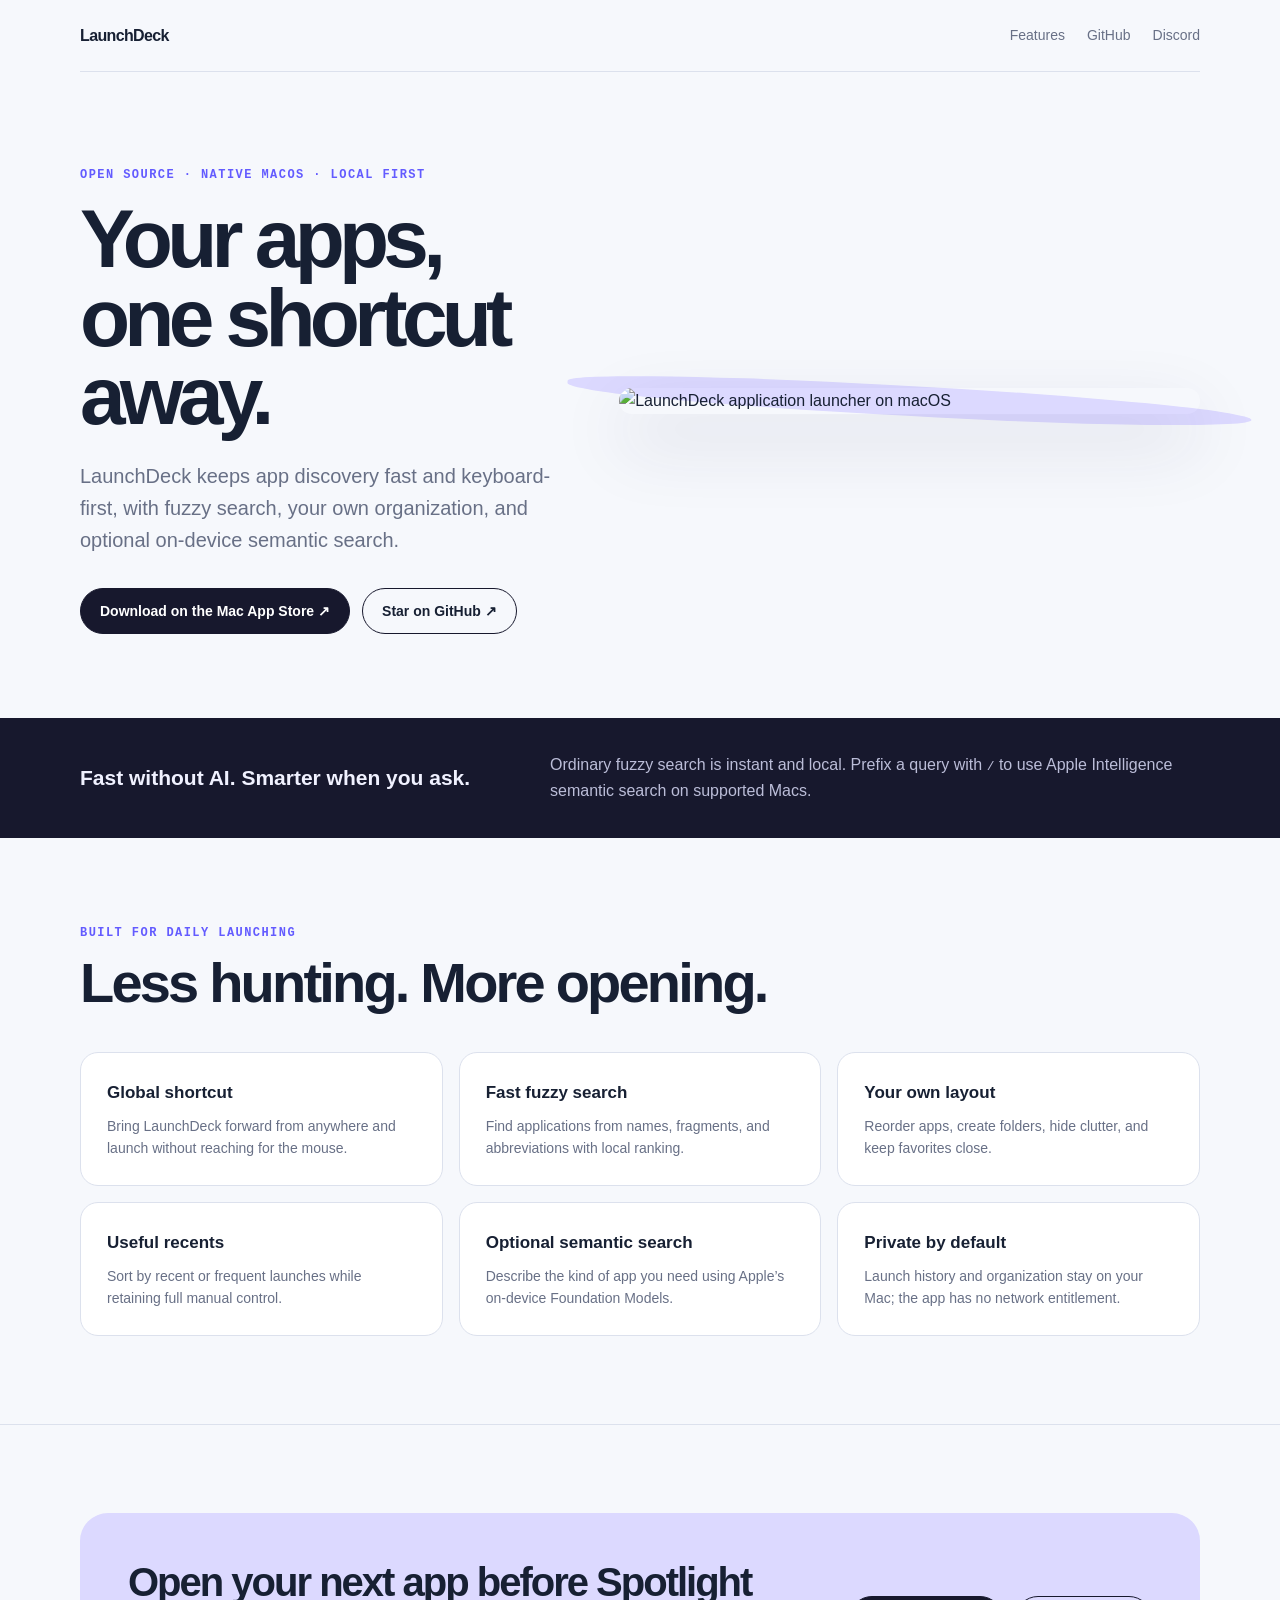
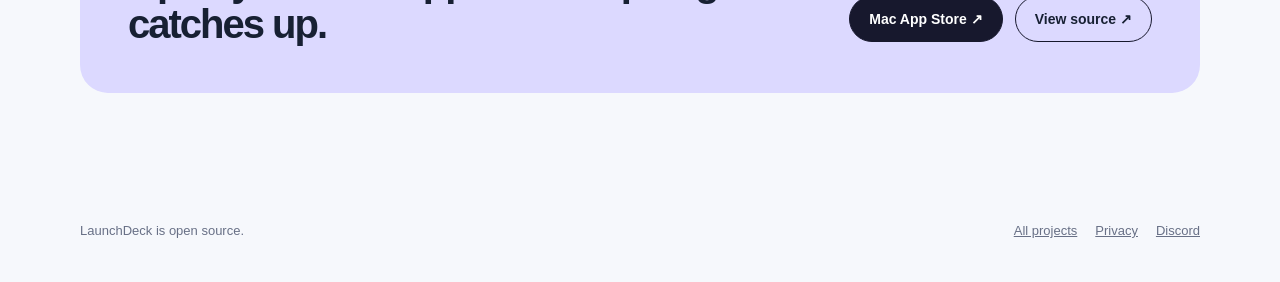
==== site/index.html @ 18d3795c "Add LaunchDeck project site" ====
<!doctype html>
<html lang="en"><head><meta charset="utf-8"><meta name="viewport" content="width=device-width,initial-scale=1"><title>LaunchDeck — A keyboard-first Mac app launcher</title><meta name="description" content="Launch Mac apps quickly with fuzzy search, custom organization, and optional on-device Apple Intelligence semantic search."><link rel="canonical" href="https://everettjf.github.io/launchdeck/"><meta property="og:title" content="LaunchDeck"><meta property="og:description" content="A fast, private, keyboard-first application launcher for macOS."><meta property="og:type" content="website"><meta property="og:url" content="https://everettjf.github.io/launchdeck/"><meta property="og:image" content="https://raw.githubusercontent.com/everettjf/launchdeck/main/screenshot.png"><link rel="stylesheet" href="styles.css"></head>
<body><header class="wrap nav"><a class="brand" href="./">LaunchDeck</a><nav aria-label="Main navigation"><a href="#features">Features</a><a href="https://github.com/everettjf/launchdeck">GitHub</a><a href="https://discord.gg/eGzEaP6TzR">Discord</a></nav></header>
<main><section class="wrap hero"><div><div class="eyebrow">Open source · Native macOS · Local first</div><h1>Your apps,<br>one shortcut away.</h1><p class="lede">LaunchDeck keeps app discovery fast and keyboard-first, with fuzzy search, your own organization, and optional on-device semantic search.</p><div class="actions"><a class="button primary" href="https://apps.apple.com/us/app/startmyapp-fast-app-launch/id6753610893">Download on the Mac App Store ↗</a><a class="button" href="https://github.com/everettjf/launchdeck">Star on GitHub ↗</a></div></div><div class="shot"><img src="https://raw.githubusercontent.com/everettjf/launchdeck/main/screenshot.png" alt="LaunchDeck application launcher on macOS"></div></section>
<section class="promise"><div class="wrap"><strong>Fast without AI. Smarter when you ask.</strong><span>Ordinary fuzzy search is instant and local. Prefix a query with <code>/</code> to use Apple Intelligence semantic search on supported Macs.</span></div></section>
<section class="section" id="features"><div class="wrap"><div class="label">Built for daily launching</div><h2>Less hunting. More opening.</h2><div class="grid"><article class="card"><b>Global shortcut</b><p>Bring LaunchDeck forward from anywhere and launch without reaching for the mouse.</p></article><article class="card"><b>Fast fuzzy search</b><p>Find applications from names, fragments, and abbreviations with local ranking.</p></article><article class="card"><b>Your own layout</b><p>Reorder apps, create folders, hide clutter, and keep favorites close.</p></article><article class="card"><b>Useful recents</b><p>Sort by recent or frequent launches while retaining full manual control.</p></article><article class="card"><b>Optional semantic search</b><p>Describe the kind of app you need using Apple’s on-device Foundation Models.</p></article><article class="card"><b>Private by default</b><p>Launch history and organization stay on your Mac; the app has no network entitlement.</p></article></div></div></section>
<section class="cta"><div class="wrap box"><h2>Open your next app before Spotlight catches up.</h2><div class="actions"><a class="button primary" href="https://apps.apple.com/us/app/startmyapp-fast-app-launch/id6753610893">Mac App Store ↗</a><a class="button" href="https://github.com/everettjf/launchdeck">View source ↗</a></div></div></section></main>
<footer class="footer"><div class="wrap"><span>LaunchDeck is open source.</span><span><a href="https://xnu.app/">All projects</a><a href="https://xnu.app/launchdeck/privacy/">Privacy</a><a href="https://discord.gg/eGzEaP6TzR">Discord</a></span></div></footer></body></html>
---- site/styles.css ----
:root{color-scheme:light;--ink:#172033;--muted:#687086;--line:#dce1ed;--paper:#f6f8fc;--card:#fff;--accent:#635bff;--glow:#dcd9ff;--dark:#17182d}*{box-sizing:border-box}body{margin:0;background:var(--paper);color:var(--ink);font-family:Inter,ui-sans-serif,-apple-system,BlinkMacSystemFont,"Segoe UI",sans-serif;line-height:1.6}a{color:inherit}.wrap{width:min(1120px,calc(100% - 40px));margin:auto}.nav{height:72px;display:flex;align-items:center;justify-content:space-between;border-bottom:1px solid var(--line)}.brand{font-weight:850;text-decoration:none;letter-spacing:-.04em}.nav nav{display:flex;gap:22px}.nav nav a{font-size:14px;color:var(--muted);text-decoration:none}.hero{display:grid;grid-template-columns:.9fr 1.1fr;gap:64px;align-items:center;padding:96px 0 84px}.eyebrow,.label{font:700 12px ui-monospace,SFMono-Regular,Menlo,monospace;text-transform:uppercase;letter-spacing:.12em;color:var(--accent)}h1{font-size:clamp(50px,7vw,82px);line-height:.96;letter-spacing:-.07em;margin:18px 0 24px}.lede{font-size:20px;color:var(--muted);max-width:620px}.actions{display:flex;flex-wrap:wrap;gap:12px;margin-top:32px}.button{display:inline-flex;align-items:center;justify-content:center;min-height:46px;padding:0 19px;border:1px solid var(--dark);border-radius:999px;text-decoration:none;font-size:14px;font-weight:750;transition:.2s}.button.primary{background:var(--dark);color:#fff}.button:hover{transform:translateY(-2px)}.shot{position:relative}.shot:before{content:"";position:absolute;inset:-9%;background:var(--glow);border-radius:44% 56% 48% 52%;transform:rotate(3deg)}.shot img{position:relative;width:100%;display:block;border-radius:18px;box-shadow:0 28px 70px #26285a28}.promise{background:var(--dark);color:#f0f1ff;padding:34px 0}.promise .wrap{display:flex;gap:34px;justify-content:space-between;align-items:center}.promise strong{font-size:21px}.promise span{color:#bbbdd8;max-width:650px}.section{padding:88px 0;border-bottom:1px solid var(--line)}h2{font-size:clamp(34px,5vw,56px);line-height:1.05;letter-spacing:-.05em;margin:14px 0 40px}.grid{display:grid;grid-template-columns:repeat(3,1fr);gap:16px}.card{background:var(--card);border:1px solid var(--line);border-radius:18px;padding:26px}.card b{display:block;font-size:17px;margin-bottom:8px}.card p{margin:0;color:var(--muted);font-size:14px}.cta{padding:88px 0}.cta .box{background:var(--glow);border-radius:28px;padding:48px;display:flex;justify-content:space-between;align-items:center;gap:30px}.cta h2{margin:0;font-size:40px;max-width:650px}.footer{padding:40px 0;color:var(--muted);font-size:13px}.footer .wrap{display:flex;justify-content:space-between;gap:20px;flex-wrap:wrap}.footer a{margin-left:18px}@media(max-width:850px){.hero{grid-template-columns:1fr;padding-top:64px}.grid{grid-template-columns:1fr}.promise .wrap,.cta .box{align-items:flex-start;flex-direction:column}}@media(max-width:500px){.wrap{width:min(100% - 28px,1120px)}.nav nav{gap:12px}.nav nav a:first-child{display:none}h1{font-size:50px}.cta .box{padding:30px}.cta h2{font-size:32px}}
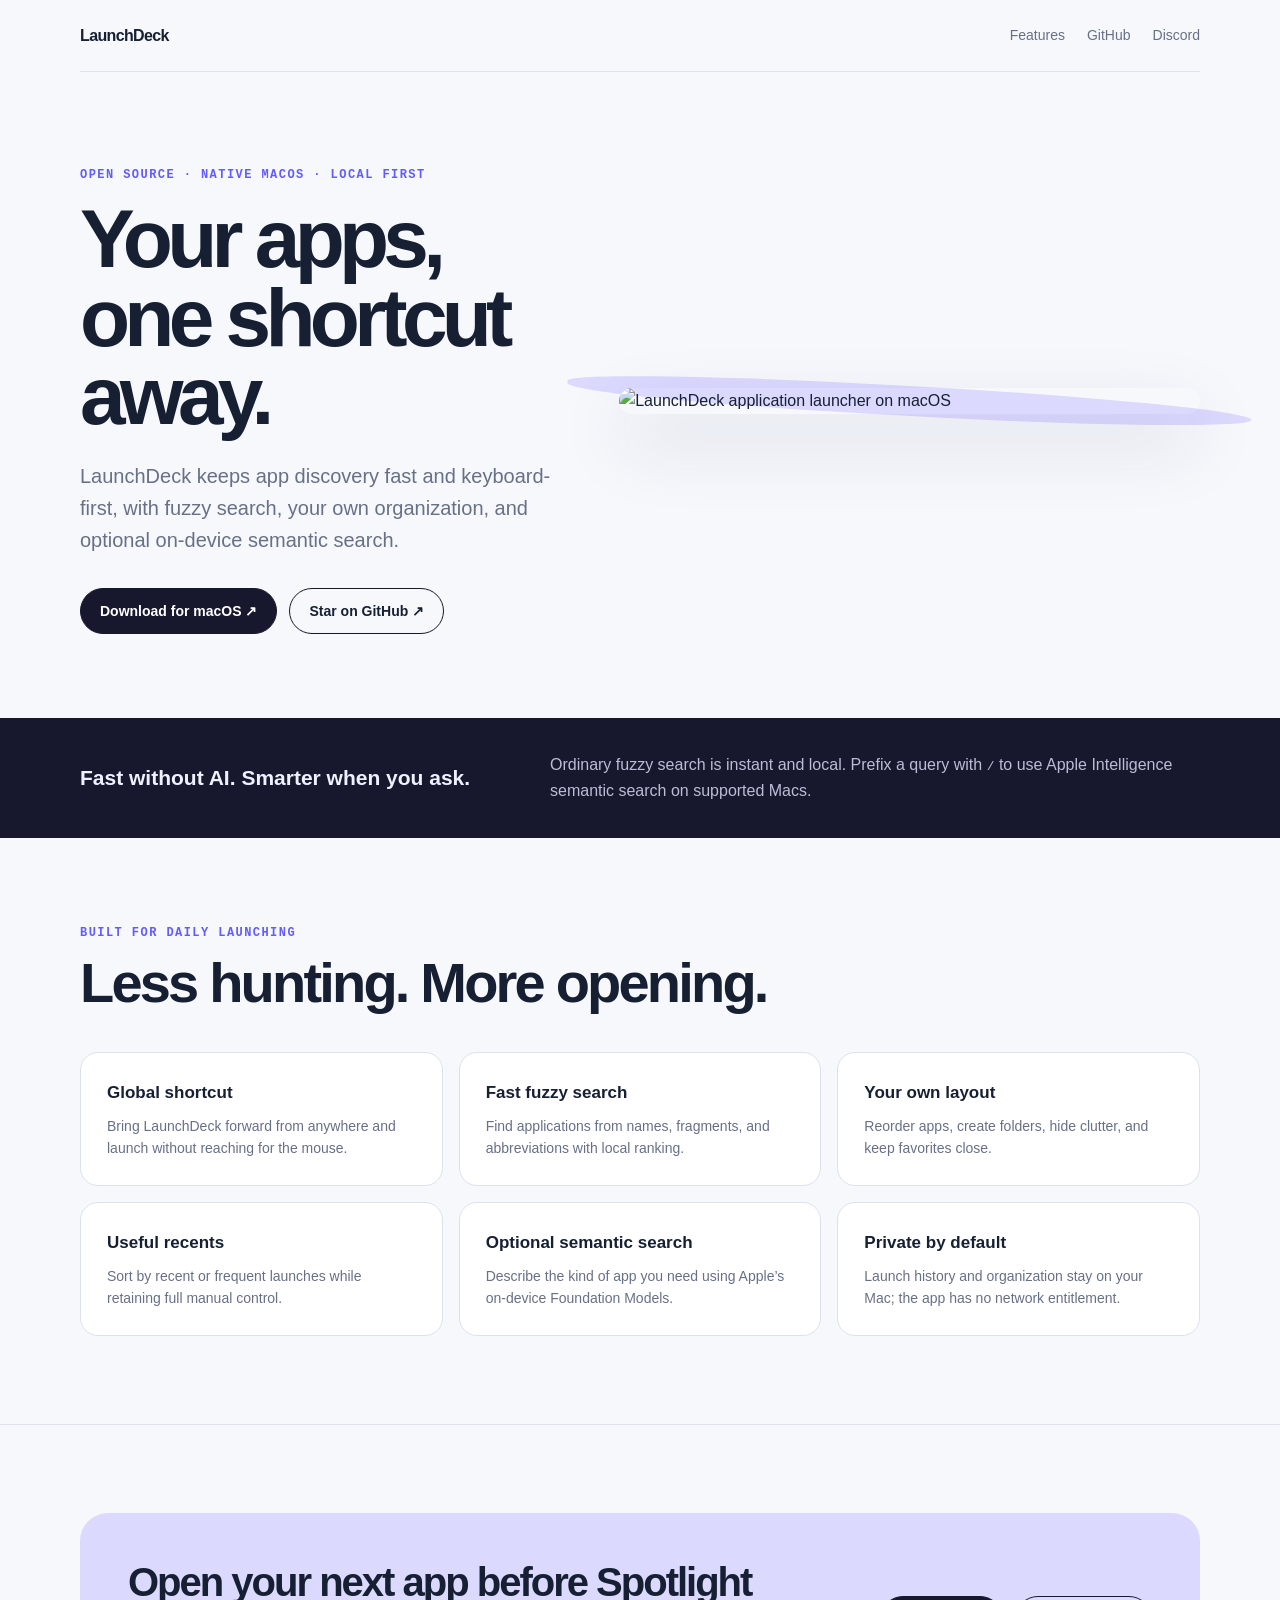
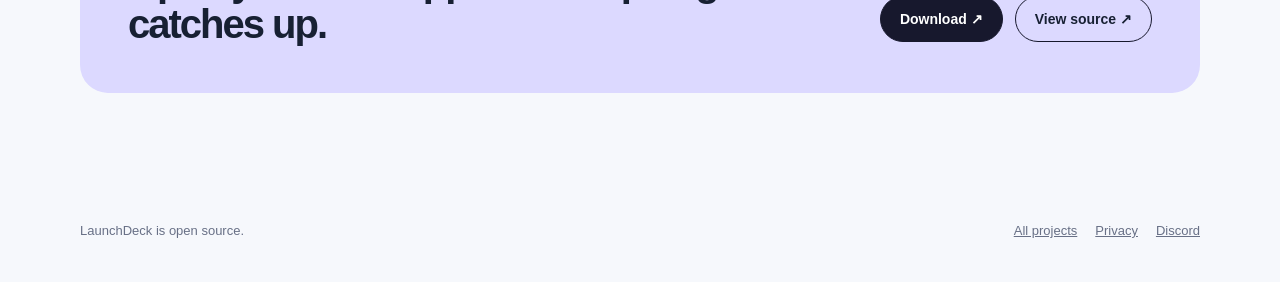
==== commit fd8ca7d3: "feat: add unified intent search and safe actions" ====
--- a/site/index.html
+++ b/site/index.html
@@ -1,8 +1,8 @@
 <!doctype html>
-<html lang="en"><head><meta charset="utf-8"><meta name="viewport" content="width=device-width,initial-scale=1"><title>LaunchDeck — A keyboard-first Mac app launcher</title><meta name="description" content="Launch Mac apps quickly with fuzzy search, custom organization, and optional on-device Apple Intelligence semantic search."><link rel="canonical" href="https://everettjf.github.io/launchdeck/"><meta property="og:title" content="LaunchDeck"><meta property="og:description" content="A fast, private, keyboard-first application launcher for macOS."><meta property="og:type" content="website"><meta property="og:url" content="https://everettjf.github.io/launchdeck/"><meta property="og:image" content="https://raw.githubusercontent.com/everettjf/launchdeck/main/screenshot.png"><link rel="stylesheet" href="styles.css"></head>
+<html lang="en"><head><meta charset="utf-8"><meta name="viewport" content="width=device-width,initial-scale=1"><title>LaunchDeck — A keyboard-first Mac app launcher</title><meta name="description" content="Launch Mac apps quickly with fuzzy search, custom organization, and optional on-device Apple Intelligence semantic search."><link rel="canonical" href="https://xnu.app/launchdeck/"><meta property="og:title" content="LaunchDeck"><meta property="og:description" content="A fast, private, keyboard-first application launcher for macOS."><meta property="og:type" content="website"><meta property="og:url" content="https://xnu.app/launchdeck/"><meta property="og:image" content="https://raw.githubusercontent.com/everettjf/launchdeck/main/screenshot.png"><link rel="stylesheet" href="styles.css"></head>
 <body><header class="wrap nav"><a class="brand" href="./">LaunchDeck</a><nav aria-label="Main navigation"><a href="#features">Features</a><a href="https://github.com/everettjf/launchdeck">GitHub</a><a href="https://discord.gg/eGzEaP6TzR">Discord</a></nav></header>
-<main><section class="wrap hero"><div><div class="eyebrow">Open source · Native macOS · Local first</div><h1>Your apps,<br>one shortcut away.</h1><p class="lede">LaunchDeck keeps app discovery fast and keyboard-first, with fuzzy search, your own organization, and optional on-device semantic search.</p><div class="actions"><a class="button primary" href="https://apps.apple.com/us/app/startmyapp-fast-app-launch/id6753610893">Download on the Mac App Store ↗</a><a class="button" href="https://github.com/everettjf/launchdeck">Star on GitHub ↗</a></div></div><div class="shot"><img src="https://raw.githubusercontent.com/everettjf/launchdeck/main/screenshot.png" alt="LaunchDeck application launcher on macOS"></div></section>
+<main><section class="wrap hero"><div><div class="eyebrow">Open source · Native macOS · Local first</div><h1>Your apps,<br>one shortcut away.</h1><p class="lede">LaunchDeck keeps app discovery fast and keyboard-first, with fuzzy search, your own organization, and optional on-device semantic search.</p><div class="actions"><a class="button primary" href="https://github.com/everettjf/launchdeck/releases">Download for macOS ↗</a><a class="button" href="https://github.com/everettjf/launchdeck">Star on GitHub ↗</a></div></div><div class="shot"><img src="https://raw.githubusercontent.com/everettjf/launchdeck/main/screenshot.png" alt="LaunchDeck application launcher on macOS"></div></section>
 <section class="promise"><div class="wrap"><strong>Fast without AI. Smarter when you ask.</strong><span>Ordinary fuzzy search is instant and local. Prefix a query with <code>/</code> to use Apple Intelligence semantic search on supported Macs.</span></div></section>
 <section class="section" id="features"><div class="wrap"><div class="label">Built for daily launching</div><h2>Less hunting. More opening.</h2><div class="grid"><article class="card"><b>Global shortcut</b><p>Bring LaunchDeck forward from anywhere and launch without reaching for the mouse.</p></article><article class="card"><b>Fast fuzzy search</b><p>Find applications from names, fragments, and abbreviations with local ranking.</p></article><article class="card"><b>Your own layout</b><p>Reorder apps, create folders, hide clutter, and keep favorites close.</p></article><article class="card"><b>Useful recents</b><p>Sort by recent or frequent launches while retaining full manual control.</p></article><article class="card"><b>Optional semantic search</b><p>Describe the kind of app you need using Apple’s on-device Foundation Models.</p></article><article class="card"><b>Private by default</b><p>Launch history and organization stay on your Mac; the app has no network entitlement.</p></article></div></div></section>
-<section class="cta"><div class="wrap box"><h2>Open your next app before Spotlight catches up.</h2><div class="actions"><a class="button primary" href="https://apps.apple.com/us/app/startmyapp-fast-app-launch/id6753610893">Mac App Store ↗</a><a class="button" href="https://github.com/everettjf/launchdeck">View source ↗</a></div></div></section></main>
+<section class="cta"><div class="wrap box"><h2>Open your next app before Spotlight catches up.</h2><div class="actions"><a class="button primary" href="https://github.com/everettjf/launchdeck/releases">Download ↗</a><a class="button" href="https://github.com/everettjf/launchdeck">View source ↗</a></div></div></section></main>
 <footer class="footer"><div class="wrap"><span>LaunchDeck is open source.</span><span><a href="https://xnu.app/">All projects</a><a href="https://xnu.app/launchdeck/privacy/">Privacy</a><a href="https://discord.gg/eGzEaP6TzR">Discord</a></span></div></footer></body></html>
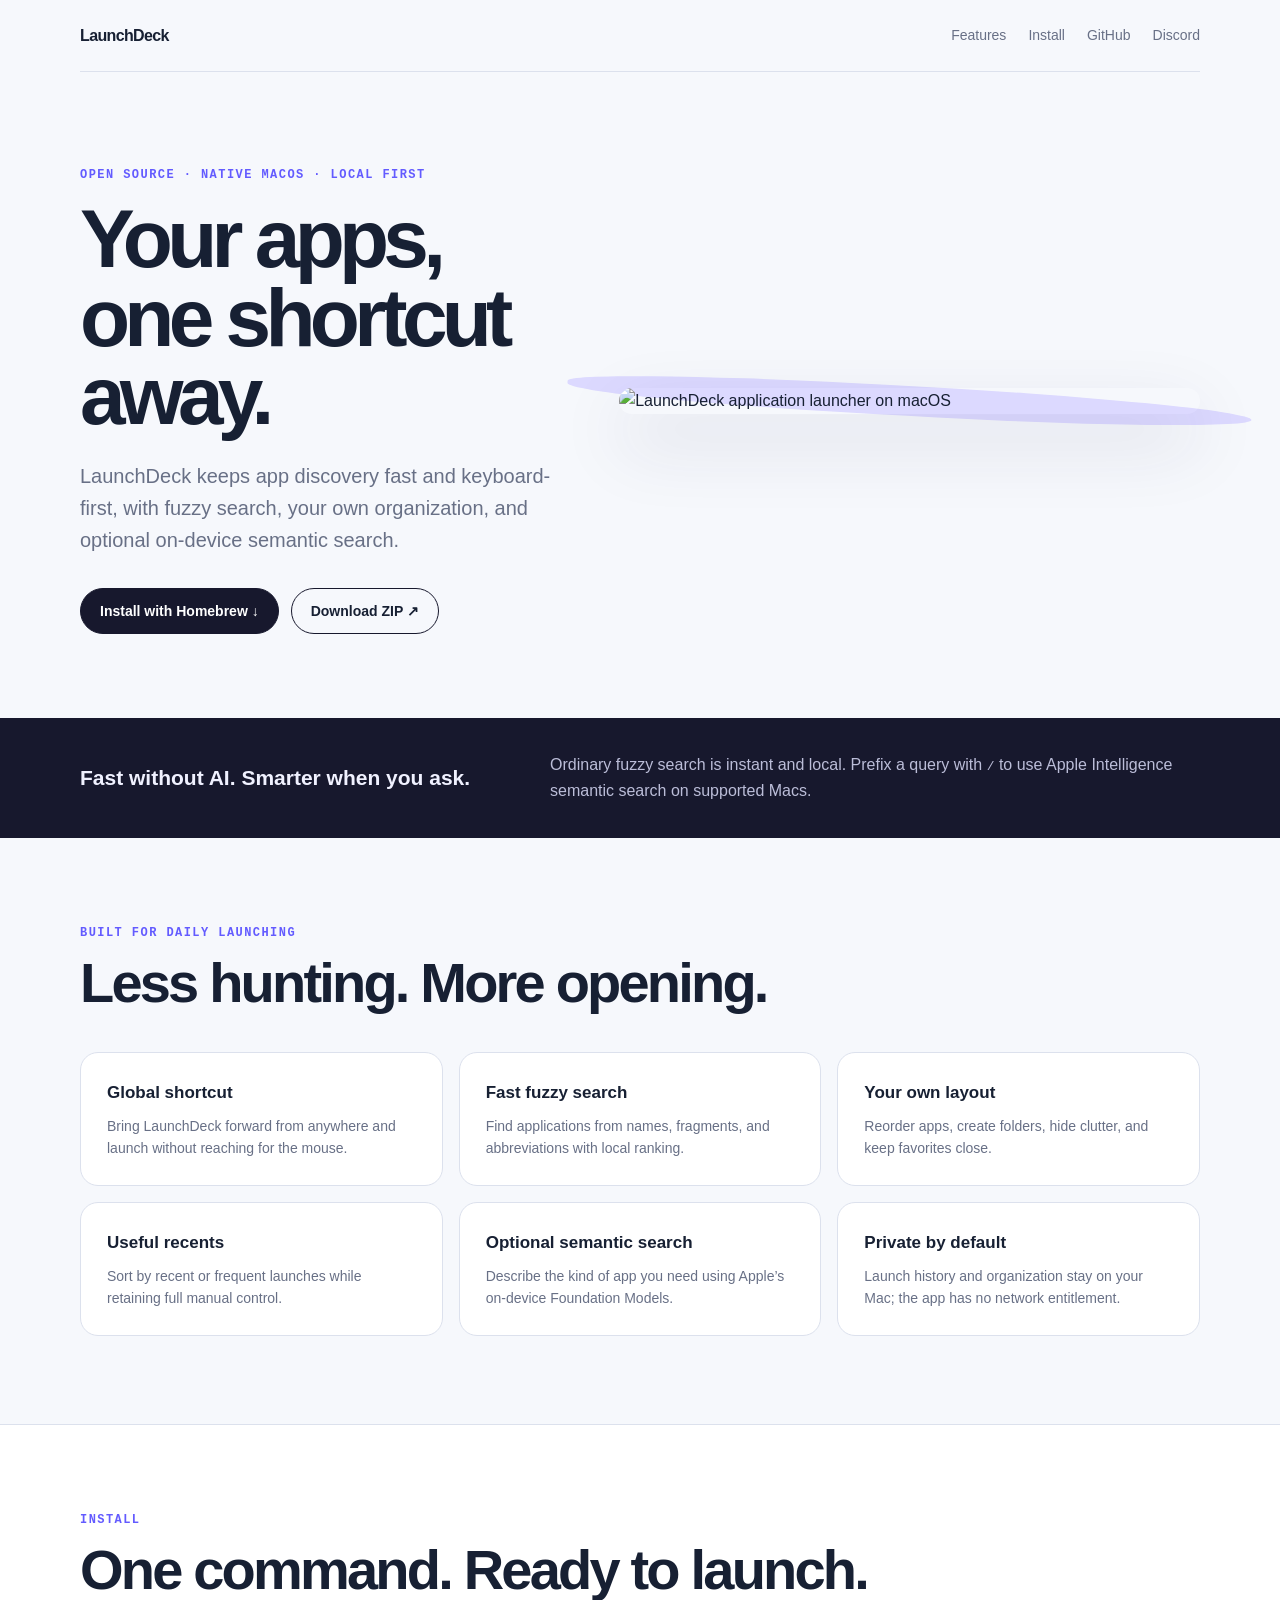
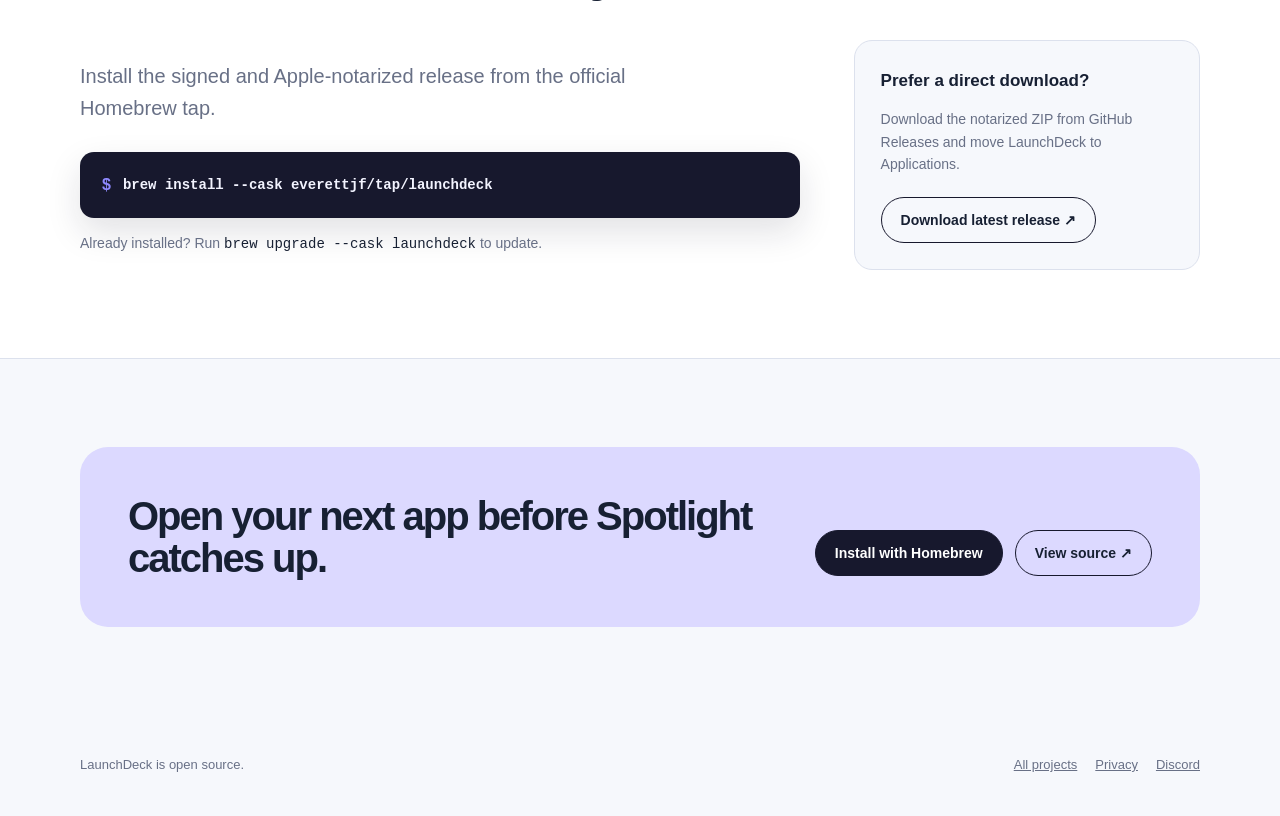
==== commit 9a474825: "docs: add Homebrew installation" ====
--- a/site/index.html
+++ b/site/index.html
@@ -1,8 +1,9 @@
 <!doctype html>
 <html lang="en"><head><meta charset="utf-8"><meta name="viewport" content="width=device-width,initial-scale=1"><title>LaunchDeck — A keyboard-first Mac app launcher</title><meta name="description" content="Launch Mac apps quickly with fuzzy search, custom organization, and optional on-device Apple Intelligence semantic search."><link rel="canonical" href="https://xnu.app/launchdeck/"><meta property="og:title" content="LaunchDeck"><meta property="og:description" content="A fast, private, keyboard-first application launcher for macOS."><meta property="og:type" content="website"><meta property="og:url" content="https://xnu.app/launchdeck/"><meta property="og:image" content="https://raw.githubusercontent.com/everettjf/launchdeck/main/screenshot.png"><link rel="stylesheet" href="styles.css"></head>
-<body><header class="wrap nav"><a class="brand" href="./">LaunchDeck</a><nav aria-label="Main navigation"><a href="#features">Features</a><a href="https://github.com/everettjf/launchdeck">GitHub</a><a href="https://discord.gg/eGzEaP6TzR">Discord</a></nav></header>
-<main><section class="wrap hero"><div><div class="eyebrow">Open source · Native macOS · Local first</div><h1>Your apps,<br>one shortcut away.</h1><p class="lede">LaunchDeck keeps app discovery fast and keyboard-first, with fuzzy search, your own organization, and optional on-device semantic search.</p><div class="actions"><a class="button primary" href="https://github.com/everettjf/launchdeck/releases">Download for macOS ↗</a><a class="button" href="https://github.com/everettjf/launchdeck">Star on GitHub ↗</a></div></div><div class="shot"><img src="https://raw.githubusercontent.com/everettjf/launchdeck/main/screenshot.png" alt="LaunchDeck application launcher on macOS"></div></section>
+<body><header class="wrap nav"><a class="brand" href="./">LaunchDeck</a><nav aria-label="Main navigation"><a href="#features">Features</a><a href="#install">Install</a><a href="https://github.com/everettjf/launchdeck">GitHub</a><a href="https://discord.gg/eGzEaP6TzR">Discord</a></nav></header>
+<main><section class="wrap hero"><div><div class="eyebrow">Open source · Native macOS · Local first</div><h1>Your apps,<br>one shortcut away.</h1><p class="lede">LaunchDeck keeps app discovery fast and keyboard-first, with fuzzy search, your own organization, and optional on-device semantic search.</p><div class="actions"><a class="button primary" href="#install">Install with Homebrew ↓</a><a class="button" href="https://github.com/everettjf/launchdeck/releases/latest">Download ZIP ↗</a></div></div><div class="shot"><img src="https://raw.githubusercontent.com/everettjf/launchdeck/main/screenshot.png" alt="LaunchDeck application launcher on macOS"></div></section>
 <section class="promise"><div class="wrap"><strong>Fast without AI. Smarter when you ask.</strong><span>Ordinary fuzzy search is instant and local. Prefix a query with <code>/</code> to use Apple Intelligence semantic search on supported Macs.</span></div></section>
 <section class="section" id="features"><div class="wrap"><div class="label">Built for daily launching</div><h2>Less hunting. More opening.</h2><div class="grid"><article class="card"><b>Global shortcut</b><p>Bring LaunchDeck forward from anywhere and launch without reaching for the mouse.</p></article><article class="card"><b>Fast fuzzy search</b><p>Find applications from names, fragments, and abbreviations with local ranking.</p></article><article class="card"><b>Your own layout</b><p>Reorder apps, create folders, hide clutter, and keep favorites close.</p></article><article class="card"><b>Useful recents</b><p>Sort by recent or frequent launches while retaining full manual control.</p></article><article class="card"><b>Optional semantic search</b><p>Describe the kind of app you need using Apple’s on-device Foundation Models.</p></article><article class="card"><b>Private by default</b><p>Launch history and organization stay on your Mac; the app has no network entitlement.</p></article></div></div></section>
-<section class="cta"><div class="wrap box"><h2>Open your next app before Spotlight catches up.</h2><div class="actions"><a class="button primary" href="https://github.com/everettjf/launchdeck/releases">Download ↗</a><a class="button" href="https://github.com/everettjf/launchdeck">View source ↗</a></div></div></section></main>
+<section class="section install" id="install"><div class="wrap"><div class="label">Install</div><h2>One command. Ready to launch.</h2><div class="install-grid"><div><p class="lede">Install the signed and Apple-notarized release from the official Homebrew tap.</p><div class="terminal" role="group" aria-label="Homebrew installation command"><span aria-hidden="true">$</span><code>brew install --cask everettjf/tap/launchdeck</code></div><p class="install-note">Already installed? Run <code>brew upgrade --cask launchdeck</code> to update.</p></div><div class="install-alt"><b>Prefer a direct download?</b><p>Download the notarized ZIP from GitHub Releases and move LaunchDeck to Applications.</p><a class="button" href="https://github.com/everettjf/launchdeck/releases/latest">Download latest release ↗</a></div></div></div></section>
+<section class="cta"><div class="wrap box"><h2>Open your next app before Spotlight catches up.</h2><div class="actions"><a class="button primary" href="#install">Install with Homebrew</a><a class="button" href="https://github.com/everettjf/launchdeck">View source ↗</a></div></div></section></main>
 <footer class="footer"><div class="wrap"><span>LaunchDeck is open source.</span><span><a href="https://xnu.app/">All projects</a><a href="https://xnu.app/launchdeck/privacy/">Privacy</a><a href="https://discord.gg/eGzEaP6TzR">Discord</a></span></div></footer></body></html>
--- a/site/styles.css
+++ b/site/styles.css
@@ -1 +1 @@
-:root{color-scheme:light;--ink:#172033;--muted:#687086;--line:#dce1ed;--paper:#f6f8fc;--card:#fff;--accent:#635bff;--glow:#dcd9ff;--dark:#17182d}*{box-sizing:border-box}body{margin:0;background:var(--paper);color:var(--ink);font-family:Inter,ui-sans-serif,-apple-system,BlinkMacSystemFont,"Segoe UI",sans-serif;line-height:1.6}a{color:inherit}.wrap{width:min(1120px,calc(100% - 40px));margin:auto}.nav{height:72px;display:flex;align-items:center;justify-content:space-between;border-bottom:1px solid var(--line)}.brand{font-weight:850;text-decoration:none;letter-spacing:-.04em}.nav nav{display:flex;gap:22px}.nav nav a{font-size:14px;color:var(--muted);text-decoration:none}.hero{display:grid;grid-template-columns:.9fr 1.1fr;gap:64px;align-items:center;padding:96px 0 84px}.eyebrow,.label{font:700 12px ui-monospace,SFMono-Regular,Menlo,monospace;text-transform:uppercase;letter-spacing:.12em;color:var(--accent)}h1{font-size:clamp(50px,7vw,82px);line-height:.96;letter-spacing:-.07em;margin:18px 0 24px}.lede{font-size:20px;color:var(--muted);max-width:620px}.actions{display:flex;flex-wrap:wrap;gap:12px;margin-top:32px}.button{display:inline-flex;align-items:center;justify-content:center;min-height:46px;padding:0 19px;border:1px solid var(--dark);border-radius:999px;text-decoration:none;font-size:14px;font-weight:750;transition:.2s}.button.primary{background:var(--dark);color:#fff}.button:hover{transform:translateY(-2px)}.shot{position:relative}.shot:before{content:"";position:absolute;inset:-9%;background:var(--glow);border-radius:44% 56% 48% 52%;transform:rotate(3deg)}.shot img{position:relative;width:100%;display:block;border-radius:18px;box-shadow:0 28px 70px #26285a28}.promise{background:var(--dark);color:#f0f1ff;padding:34px 0}.promise .wrap{display:flex;gap:34px;justify-content:space-between;align-items:center}.promise strong{font-size:21px}.promise span{color:#bbbdd8;max-width:650px}.section{padding:88px 0;border-bottom:1px solid var(--line)}h2{font-size:clamp(34px,5vw,56px);line-height:1.05;letter-spacing:-.05em;margin:14px 0 40px}.grid{display:grid;grid-template-columns:repeat(3,1fr);gap:16px}.card{background:var(--card);border:1px solid var(--line);border-radius:18px;padding:26px}.card b{display:block;font-size:17px;margin-bottom:8px}.card p{margin:0;color:var(--muted);font-size:14px}.cta{padding:88px 0}.cta .box{background:var(--glow);border-radius:28px;padding:48px;display:flex;justify-content:space-between;align-items:center;gap:30px}.cta h2{margin:0;font-size:40px;max-width:650px}.footer{padding:40px 0;color:var(--muted);font-size:13px}.footer .wrap{display:flex;justify-content:space-between;gap:20px;flex-wrap:wrap}.footer a{margin-left:18px}@media(max-width:850px){.hero{grid-template-columns:1fr;padding-top:64px}.grid{grid-template-columns:1fr}.promise .wrap,.cta .box{align-items:flex-start;flex-direction:column}}@media(max-width:500px){.wrap{width:min(100% - 28px,1120px)}.nav nav{gap:12px}.nav nav a:first-child{display:none}h1{font-size:50px}.cta .box{padding:30px}.cta h2{font-size:32px}}
+:root{color-scheme:light;--ink:#172033;--muted:#687086;--line:#dce1ed;--paper:#f6f8fc;--card:#fff;--accent:#635bff;--glow:#dcd9ff;--dark:#17182d}*{box-sizing:border-box}html{scroll-behavior:smooth}body{margin:0;overflow-x:hidden;background:var(--paper);color:var(--ink);font-family:Inter,ui-sans-serif,-apple-system,BlinkMacSystemFont,"Segoe UI",sans-serif;line-height:1.6}a{color:inherit}.wrap{width:min(1120px,calc(100% - 40px));margin:auto}.nav{height:72px;display:flex;align-items:center;justify-content:space-between;border-bottom:1px solid var(--line)}.brand{font-weight:850;text-decoration:none;letter-spacing:-.04em}.nav nav{display:flex;gap:22px}.nav nav a{font-size:14px;color:var(--muted);text-decoration:none}.hero{display:grid;grid-template-columns:.9fr 1.1fr;gap:64px;align-items:center;padding:96px 0 84px}.eyebrow,.label{font:700 12px ui-monospace,SFMono-Regular,Menlo,monospace;text-transform:uppercase;letter-spacing:.12em;color:var(--accent)}h1{font-size:clamp(50px,7vw,82px);line-height:.96;letter-spacing:-.07em;margin:18px 0 24px}.lede{font-size:20px;color:var(--muted);max-width:620px}.actions{display:flex;flex-wrap:wrap;gap:12px;margin-top:32px}.button{display:inline-flex;align-items:center;justify-content:center;min-height:46px;padding:0 19px;border:1px solid var(--dark);border-radius:999px;text-decoration:none;font-size:14px;font-weight:750;transition:.2s}.button.primary{background:var(--dark);color:#fff}.button:hover{transform:translateY(-2px)}.shot{position:relative}.shot:before{content:"";position:absolute;inset:-9%;background:var(--glow);border-radius:44% 56% 48% 52%;transform:rotate(3deg)}.shot img{position:relative;width:100%;display:block;border-radius:18px;box-shadow:0 28px 70px #26285a28}.promise{background:var(--dark);color:#f0f1ff;padding:34px 0}.promise .wrap{display:flex;gap:34px;justify-content:space-between;align-items:center}.promise strong{font-size:21px}.promise span{color:#bbbdd8;max-width:650px}.section{padding:88px 0;border-bottom:1px solid var(--line)}h2{font-size:clamp(34px,5vw,56px);line-height:1.05;letter-spacing:-.05em;margin:14px 0 40px}.grid{display:grid;grid-template-columns:repeat(3,1fr);gap:16px}.card{background:var(--card);border:1px solid var(--line);border-radius:18px;padding:26px}.card b{display:block;font-size:17px;margin-bottom:8px}.card p{margin:0;color:var(--muted);font-size:14px}.install{background:#fff}.install-grid{display:grid;grid-template-columns:1.35fr .65fr;gap:54px;align-items:start}.install-grid>*{min-width:0}.terminal{display:flex;align-items:center;gap:12px;margin-top:28px;padding:20px 22px;border-radius:14px;background:var(--dark);color:#f3f4ff;overflow-x:auto;box-shadow:0 14px 34px #17182d20}.terminal span{color:#8f89ff;font-weight:800}.terminal code{flex:1;min-width:0;overflow-x:auto;font:600 14px ui-monospace,SFMono-Regular,Menlo,monospace;white-space:nowrap}.install-note{color:var(--muted);font-size:14px}.install-note code{color:var(--ink)}.install-alt{padding:26px;border:1px solid var(--line);border-radius:18px;background:var(--paper)}.install-alt b{font-size:17px}.install-alt p{color:var(--muted);font-size:14px}.install-alt .button{margin-top:8px}.cta{padding:88px 0}.cta .box{background:var(--glow);border-radius:28px;padding:48px;display:flex;justify-content:space-between;align-items:center;gap:30px}.cta h2{margin:0;font-size:40px;max-width:650px}.footer{padding:40px 0;color:var(--muted);font-size:13px}.footer .wrap{display:flex;justify-content:space-between;gap:20px;flex-wrap:wrap}.footer a{margin-left:18px}@media(max-width:850px){.hero{grid-template-columns:1fr;padding-top:64px}.grid,.install-grid{grid-template-columns:1fr}.promise .wrap,.cta .box{align-items:flex-start;flex-direction:column}}@media(max-width:500px){.wrap{width:min(100% - 28px,1120px)}.nav nav{gap:12px}.nav nav a:first-child{display:none}h1{font-size:50px}.cta .box{padding:30px}.cta h2{font-size:32px}}
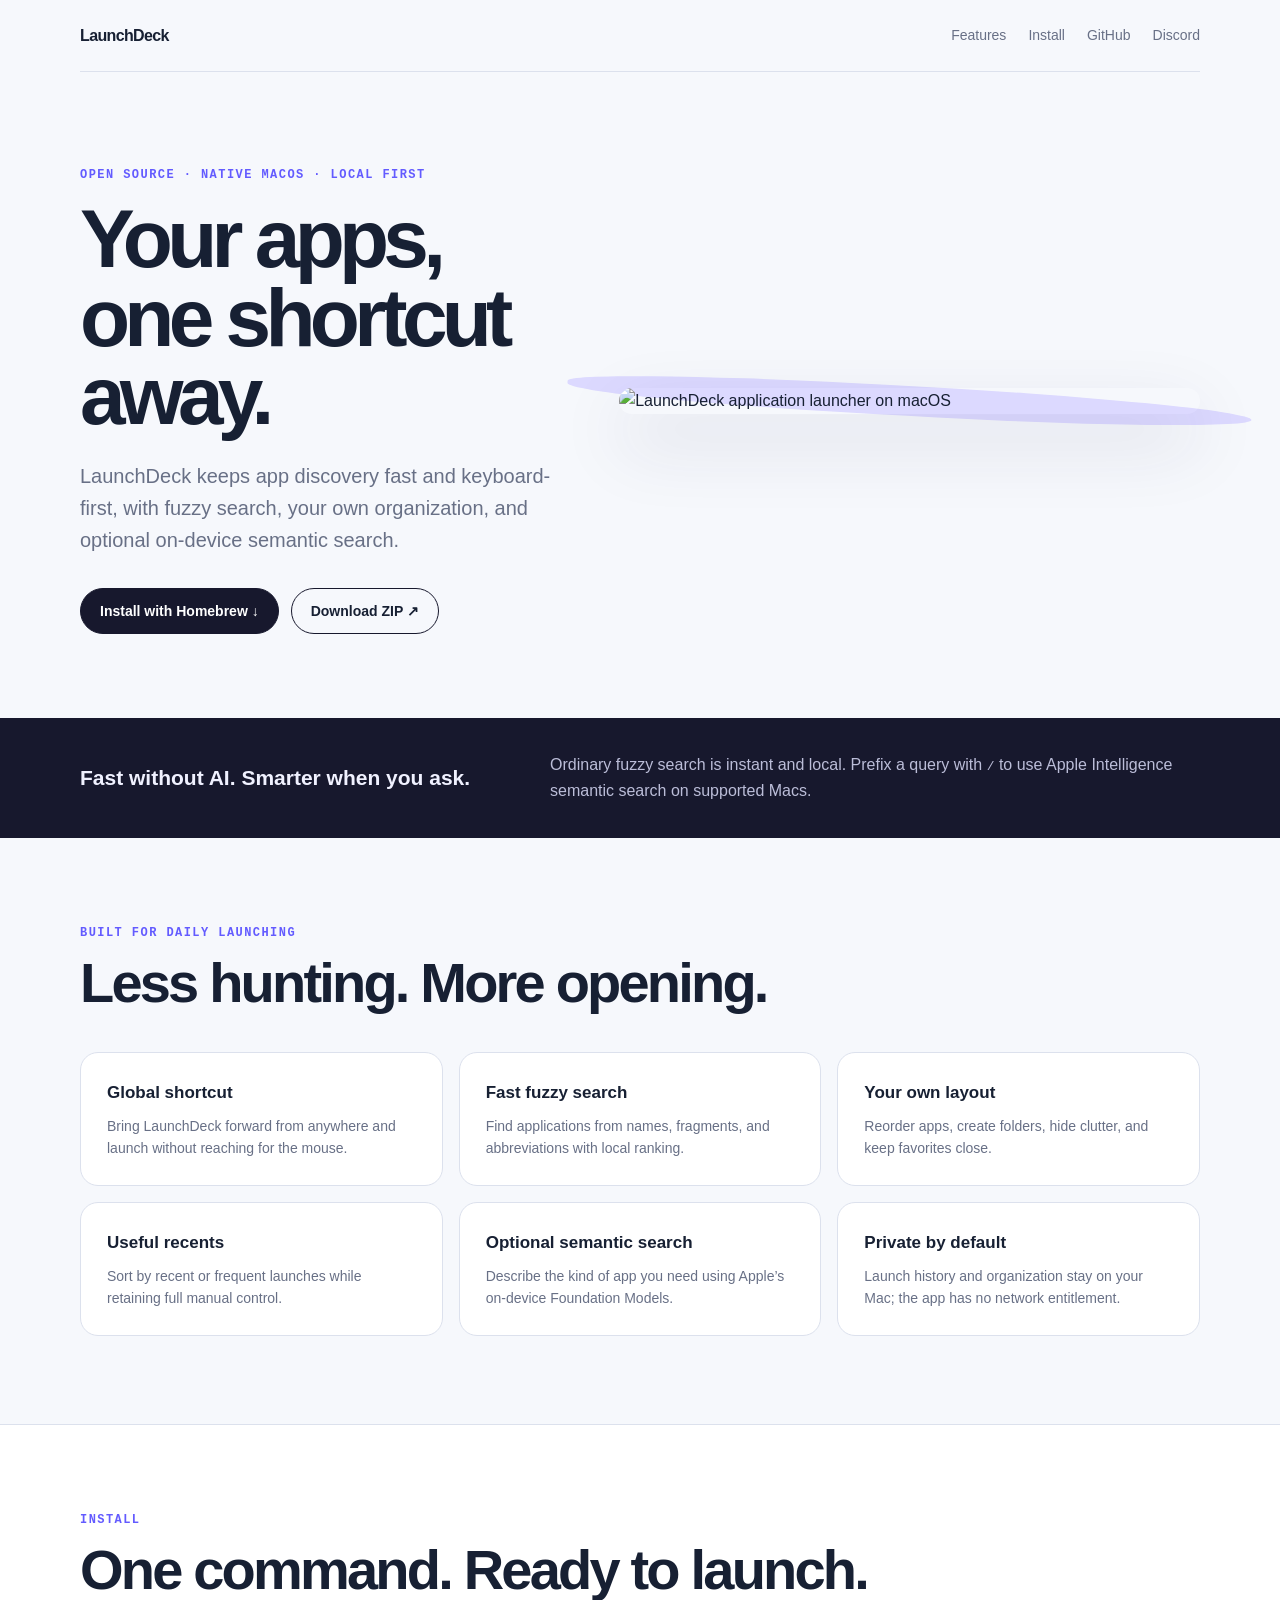
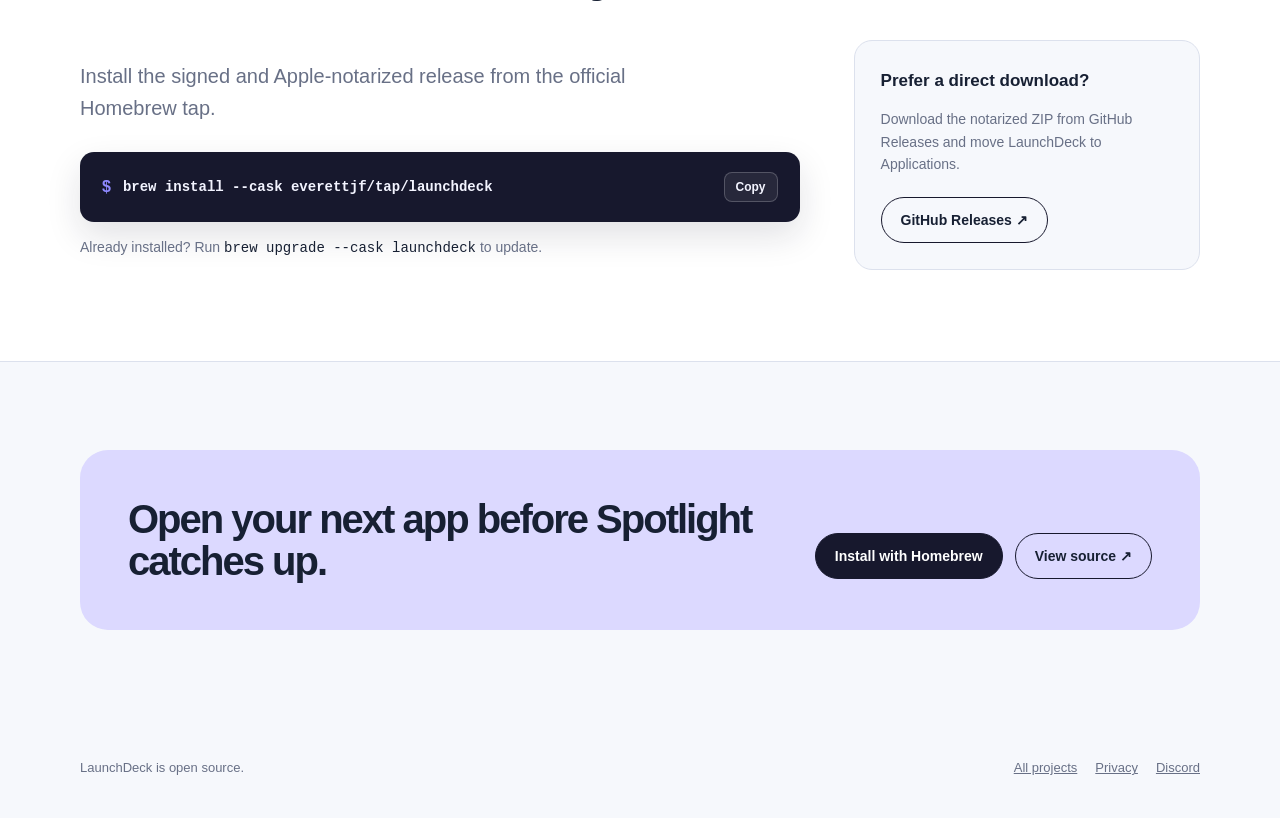
==== commit 136e1ed2: "feat: improve website install actions" ====
--- a/site/index.html
+++ b/site/index.html
@@ -1,9 +1,9 @@
 <!doctype html>
-<html lang="en"><head><meta charset="utf-8"><meta name="viewport" content="width=device-width,initial-scale=1"><title>LaunchDeck — A keyboard-first Mac app launcher</title><meta name="description" content="Launch Mac apps quickly with fuzzy search, custom organization, and optional on-device Apple Intelligence semantic search."><link rel="canonical" href="https://xnu.app/launchdeck/"><meta property="og:title" content="LaunchDeck"><meta property="og:description" content="A fast, private, keyboard-first application launcher for macOS."><meta property="og:type" content="website"><meta property="og:url" content="https://xnu.app/launchdeck/"><meta property="og:image" content="https://raw.githubusercontent.com/everettjf/launchdeck/main/screenshot.png"><link rel="stylesheet" href="styles.css"></head>
+<html lang="en"><head><meta charset="utf-8"><meta name="viewport" content="width=device-width,initial-scale=1"><title>LaunchDeck — A keyboard-first Mac app launcher</title><meta name="description" content="Launch Mac apps quickly with fuzzy search, custom organization, and optional on-device Apple Intelligence semantic search."><link rel="canonical" href="https://xnu.app/launchdeck/"><meta property="og:title" content="LaunchDeck"><meta property="og:description" content="A fast, private, keyboard-first application launcher for macOS."><meta property="og:type" content="website"><meta property="og:url" content="https://xnu.app/launchdeck/"><meta property="og:image" content="https://raw.githubusercontent.com/everettjf/launchdeck/main/screenshot.png"><link rel="stylesheet" href="styles.css"><link rel="stylesheet" href="copy-command.css"></head>
 <body><header class="wrap nav"><a class="brand" href="./">LaunchDeck</a><nav aria-label="Main navigation"><a href="#features">Features</a><a href="#install">Install</a><a href="https://github.com/everettjf/launchdeck">GitHub</a><a href="https://discord.gg/eGzEaP6TzR">Discord</a></nav></header>
-<main><section class="wrap hero"><div><div class="eyebrow">Open source · Native macOS · Local first</div><h1>Your apps,<br>one shortcut away.</h1><p class="lede">LaunchDeck keeps app discovery fast and keyboard-first, with fuzzy search, your own organization, and optional on-device semantic search.</p><div class="actions"><a class="button primary" href="#install">Install with Homebrew ↓</a><a class="button" href="https://github.com/everettjf/launchdeck/releases/latest">Download ZIP ↗</a></div></div><div class="shot"><img src="https://raw.githubusercontent.com/everettjf/launchdeck/main/screenshot.png" alt="LaunchDeck application launcher on macOS"></div></section>
+<main><section class="wrap hero"><div><div class="eyebrow">Open source · Native macOS · Local first</div><h1>Your apps,<br>one shortcut away.</h1><p class="lede">LaunchDeck keeps app discovery fast and keyboard-first, with fuzzy search, your own organization, and optional on-device semantic search.</p><div class="actions"><a class="button primary" href="#install">Install with Homebrew ↓</a><a class="button" href="https://github.com/everettjf/launchdeck/releases/latest" target="_blank" rel="noopener noreferrer">Download ZIP ↗</a></div></div><div class="shot"><img src="https://raw.githubusercontent.com/everettjf/launchdeck/main/screenshot.png" alt="LaunchDeck application launcher on macOS"></div></section>
 <section class="promise"><div class="wrap"><strong>Fast without AI. Smarter when you ask.</strong><span>Ordinary fuzzy search is instant and local. Prefix a query with <code>/</code> to use Apple Intelligence semantic search on supported Macs.</span></div></section>
 <section class="section" id="features"><div class="wrap"><div class="label">Built for daily launching</div><h2>Less hunting. More opening.</h2><div class="grid"><article class="card"><b>Global shortcut</b><p>Bring LaunchDeck forward from anywhere and launch without reaching for the mouse.</p></article><article class="card"><b>Fast fuzzy search</b><p>Find applications from names, fragments, and abbreviations with local ranking.</p></article><article class="card"><b>Your own layout</b><p>Reorder apps, create folders, hide clutter, and keep favorites close.</p></article><article class="card"><b>Useful recents</b><p>Sort by recent or frequent launches while retaining full manual control.</p></article><article class="card"><b>Optional semantic search</b><p>Describe the kind of app you need using Apple’s on-device Foundation Models.</p></article><article class="card"><b>Private by default</b><p>Launch history and organization stay on your Mac; the app has no network entitlement.</p></article></div></div></section>
-<section class="section install" id="install"><div class="wrap"><div class="label">Install</div><h2>One command. Ready to launch.</h2><div class="install-grid"><div><p class="lede">Install the signed and Apple-notarized release from the official Homebrew tap.</p><div class="terminal" role="group" aria-label="Homebrew installation command"><span aria-hidden="true">$</span><code>brew install --cask everettjf/tap/launchdeck</code></div><p class="install-note">Already installed? Run <code>brew upgrade --cask launchdeck</code> to update.</p></div><div class="install-alt"><b>Prefer a direct download?</b><p>Download the notarized ZIP from GitHub Releases and move LaunchDeck to Applications.</p><a class="button" href="https://github.com/everettjf/launchdeck/releases/latest">Download latest release ↗</a></div></div></div></section>
+<section class="section install" id="install"><div class="wrap"><div class="label">Install</div><h2>One command. Ready to launch.</h2><div class="install-grid"><div><p class="lede">Install the signed and Apple-notarized release from the official Homebrew tap.</p><div class="terminal" role="group" aria-label="Homebrew installation command"><span aria-hidden="true">$</span><code>brew install --cask everettjf/tap/launchdeck</code><button class="copy-button" type="button" data-copy="brew install --cask everettjf/tap/launchdeck" aria-label="Copy Homebrew installation command">Copy</button></div><p class="install-note">Already installed? Run <code>brew upgrade --cask launchdeck</code> to update.</p></div><div class="install-alt"><b>Prefer a direct download?</b><p>Download the notarized ZIP from GitHub Releases and move LaunchDeck to Applications.</p><a class="button" href="https://github.com/everettjf/launchdeck/releases/latest" target="_blank" rel="noopener noreferrer">GitHub Releases ↗</a></div></div></div></section>
 <section class="cta"><div class="wrap box"><h2>Open your next app before Spotlight catches up.</h2><div class="actions"><a class="button primary" href="#install">Install with Homebrew</a><a class="button" href="https://github.com/everettjf/launchdeck">View source ↗</a></div></div></section></main>
-<footer class="footer"><div class="wrap"><span>LaunchDeck is open source.</span><span><a href="https://xnu.app/">All projects</a><a href="https://xnu.app/launchdeck/privacy/">Privacy</a><a href="https://discord.gg/eGzEaP6TzR">Discord</a></span></div></footer></body></html>
+<footer class="footer"><div class="wrap"><span>LaunchDeck is open source.</span><span><a href="https://xnu.app/">All projects</a><a href="https://xnu.app/launchdeck/privacy/">Privacy</a><a href="https://discord.gg/eGzEaP6TzR">Discord</a></span></div></footer><script src="copy-command.js"></script></body></html>
--- a/site/copy-command.css
+++ b/site/copy-command.css
@@ -0,0 +1 @@
+.copy-button{flex:0 0 auto;border:1px solid #ffffff35;border-radius:8px;background:#ffffff12;color:#f3f4ff;padding:7px 11px;font:700 12px Inter,ui-sans-serif,sans-serif;cursor:pointer}.copy-button:hover{background:#ffffff20}.copy-button:focus-visible{outline:2px solid #8f89ff;outline-offset:2px}
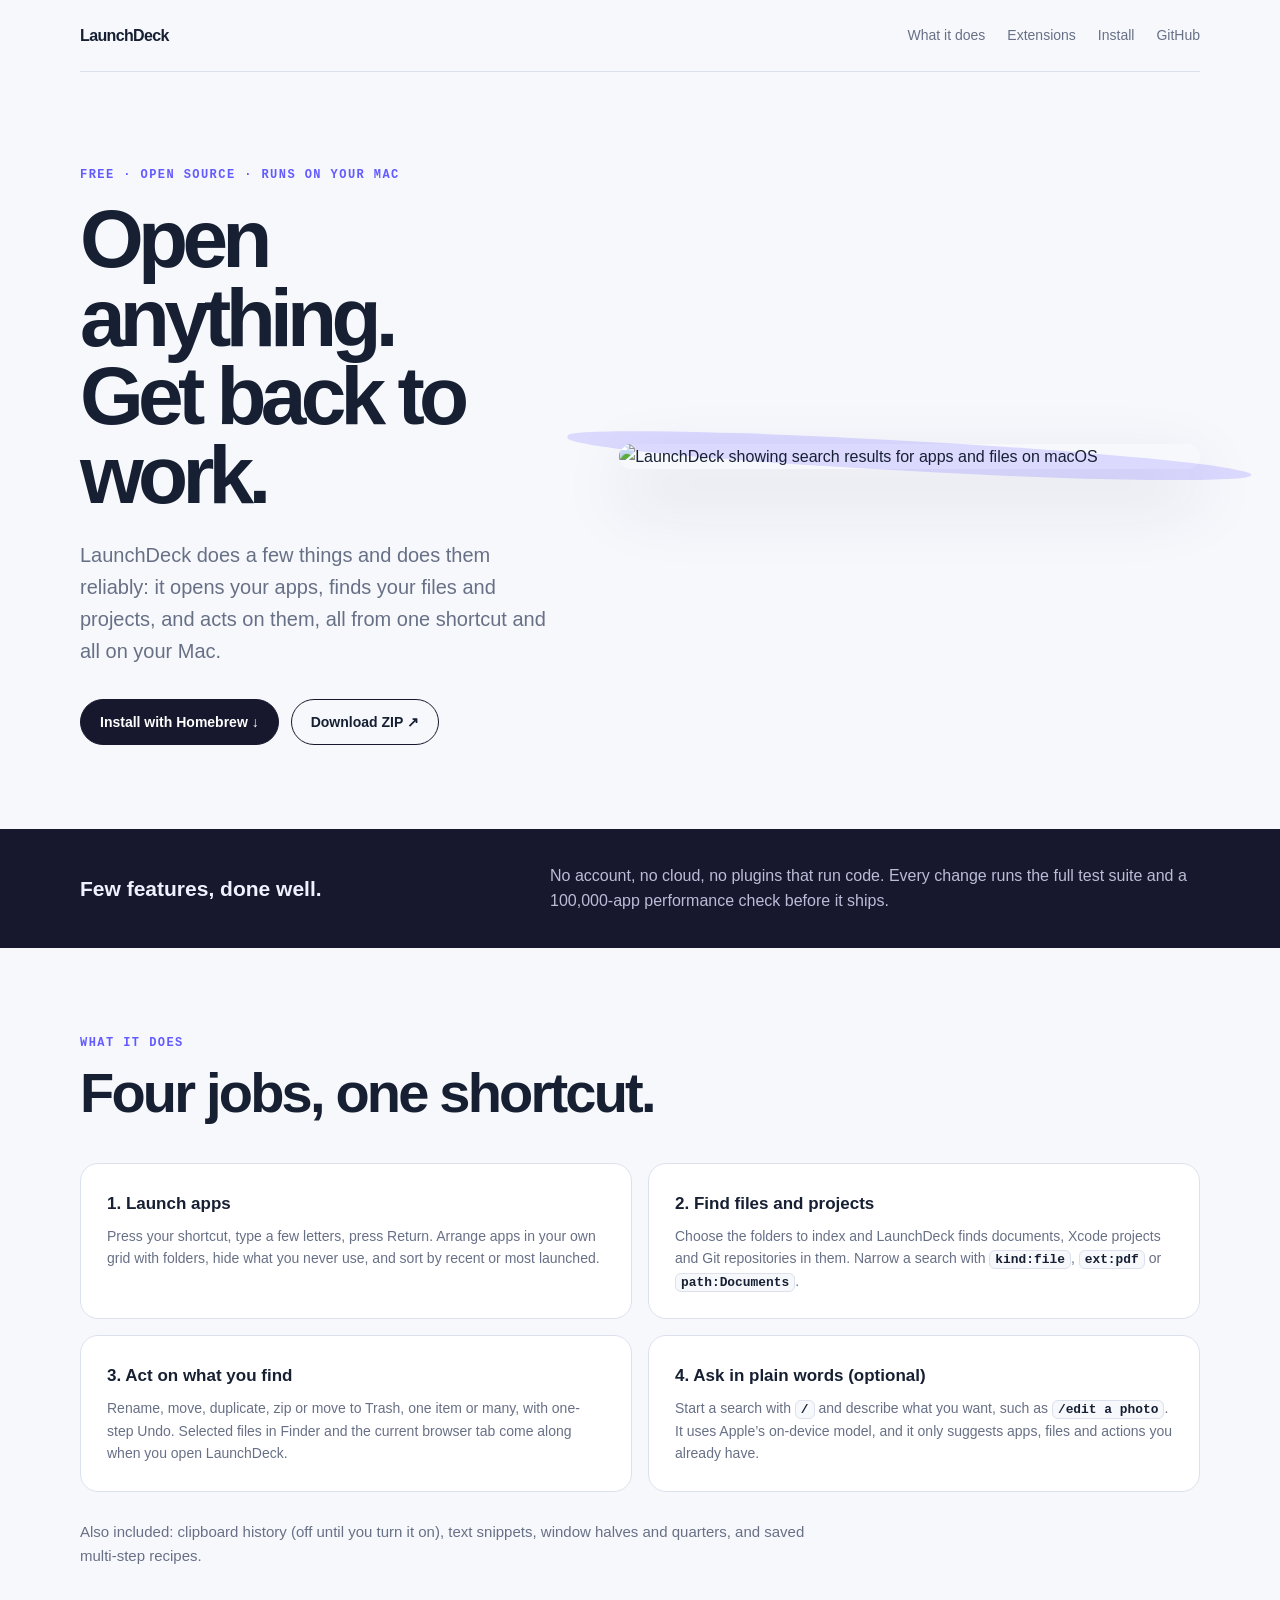
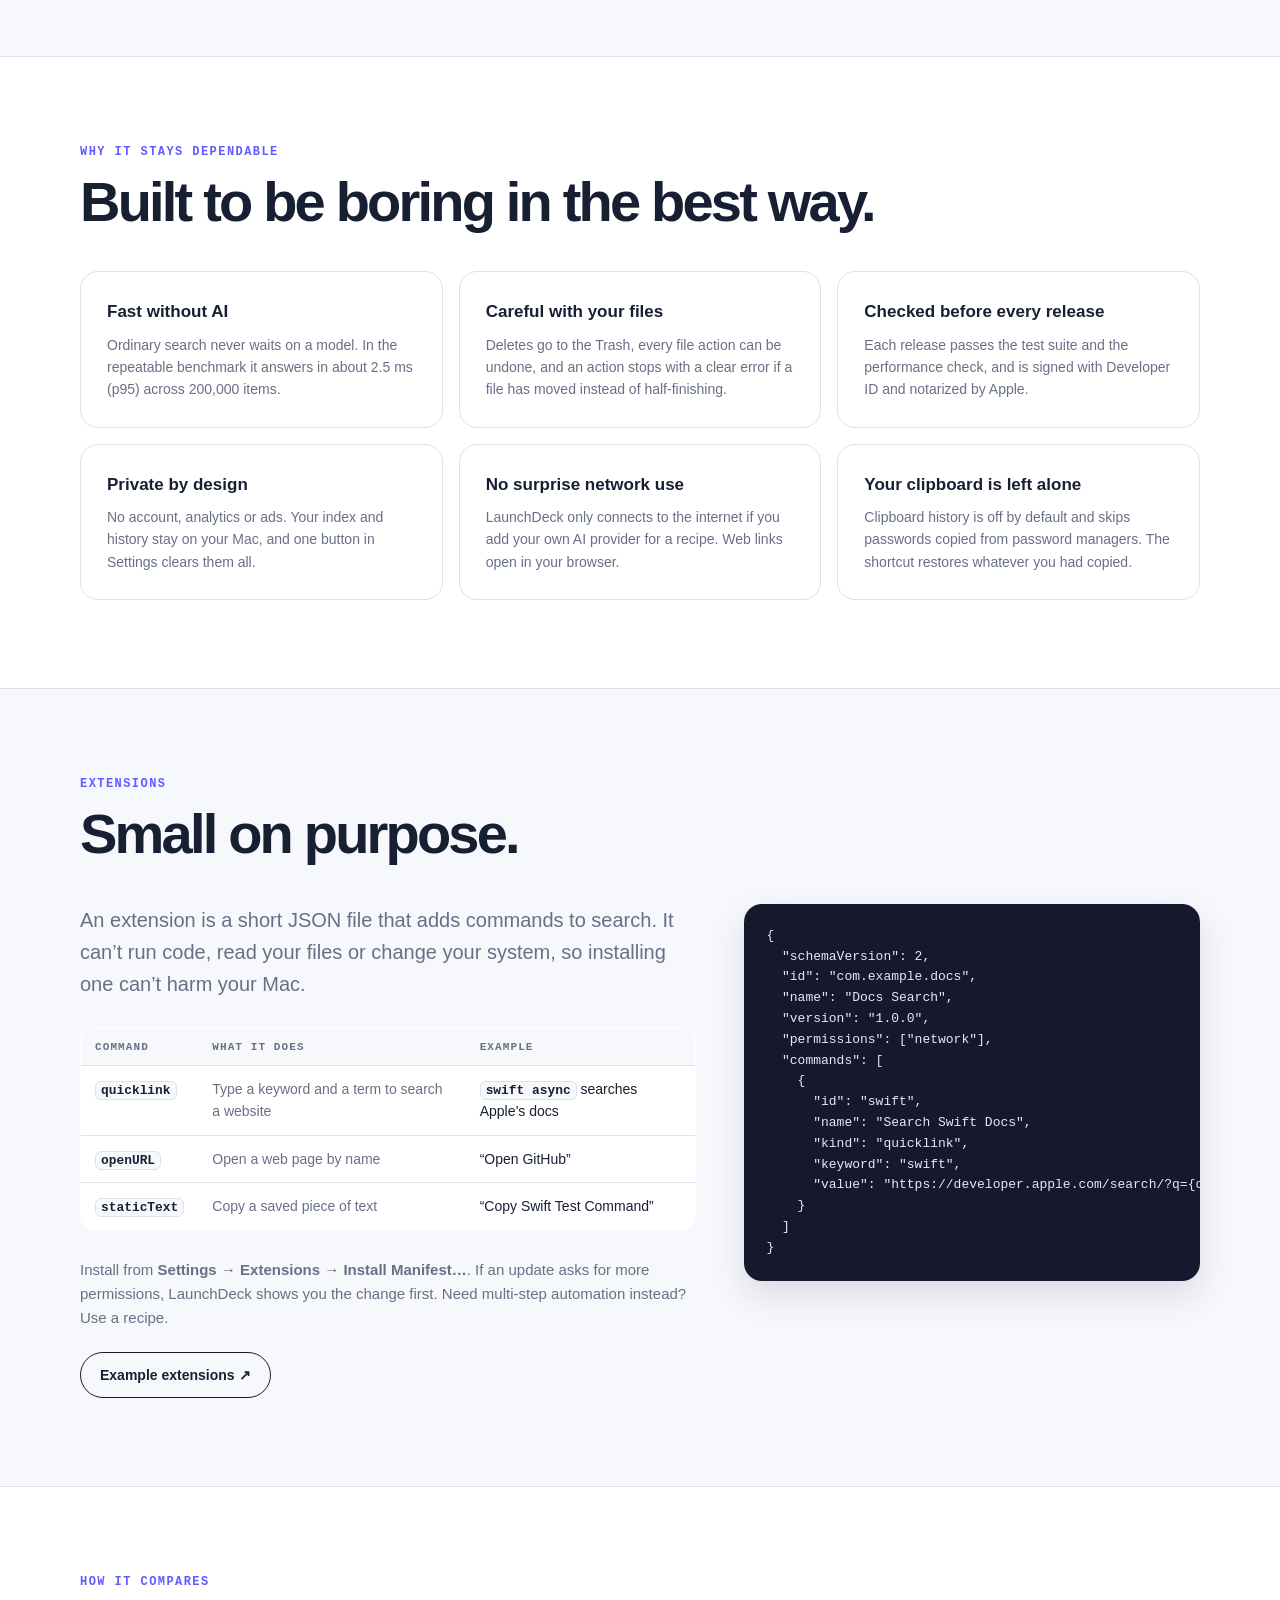
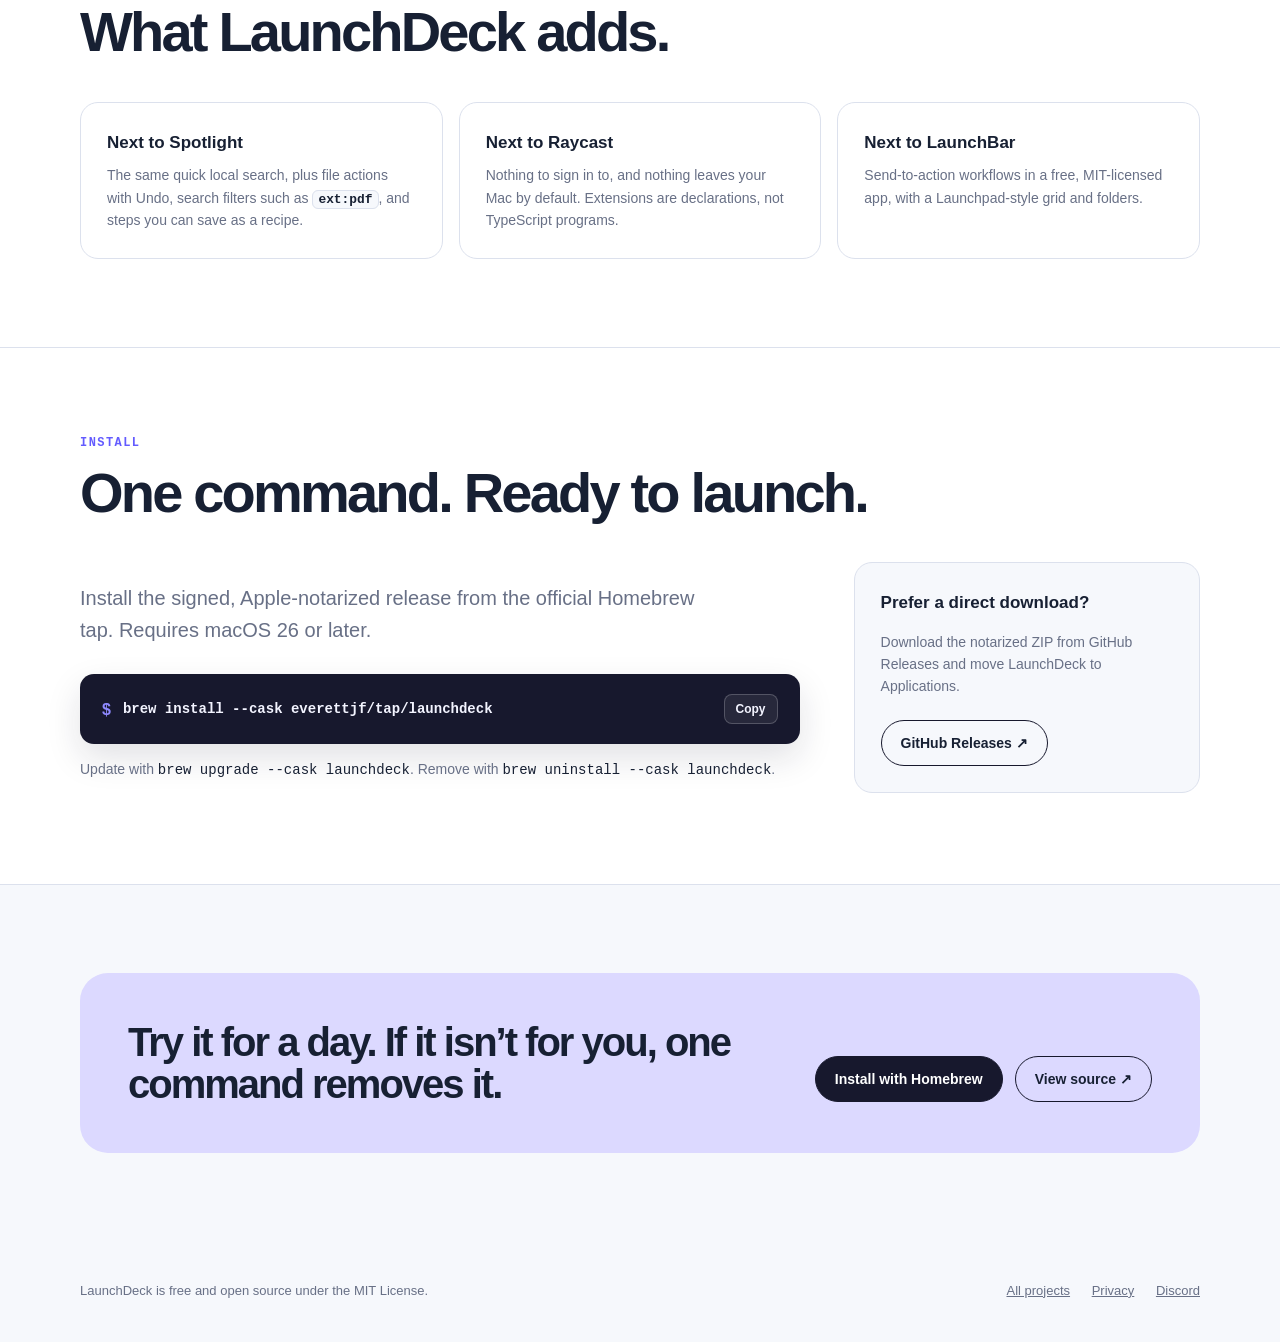
==== commit b36ef398: "Rewrite the website around doing a few things reliably The site described LaunchDeck as an app launc" ====
--- a/site/index.html
+++ b/site/index.html
@@ -1,9 +1,217 @@
 <!doctype html>
-<html lang="en"><head><meta charset="utf-8"><meta name="viewport" content="width=device-width,initial-scale=1"><title>LaunchDeck — A keyboard-first Mac app launcher</title><meta name="description" content="Launch Mac apps quickly with fuzzy search, custom organization, and optional on-device Apple Intelligence semantic search."><link rel="canonical" href="https://xnu.app/launchdeck/"><meta property="og:title" content="LaunchDeck"><meta property="og:description" content="A fast, private, keyboard-first application launcher for macOS."><meta property="og:type" content="website"><meta property="og:url" content="https://xnu.app/launchdeck/"><meta property="og:image" content="https://raw.githubusercontent.com/everettjf/launchdeck/main/screenshot.png"><link rel="stylesheet" href="styles.css"><link rel="stylesheet" href="copy-command.css"></head>
-<body><header class="wrap nav"><a class="brand" href="./">LaunchDeck</a><nav aria-label="Main navigation"><a href="#features">Features</a><a href="#install">Install</a><a href="https://github.com/everettjf/launchdeck">GitHub</a><a href="https://discord.gg/eGzEaP6TzR">Discord</a></nav></header>
-<main><section class="wrap hero"><div><div class="eyebrow">Open source · Native macOS · Local first</div><h1>Your apps,<br>one shortcut away.</h1><p class="lede">LaunchDeck keeps app discovery fast and keyboard-first, with fuzzy search, your own organization, and optional on-device semantic search.</p><div class="actions"><a class="button primary" href="#install">Install with Homebrew ↓</a><a class="button" href="https://github.com/everettjf/launchdeck/releases/latest" target="_blank" rel="noopener noreferrer">Download ZIP ↗</a></div></div><div class="shot"><img src="https://raw.githubusercontent.com/everettjf/launchdeck/main/screenshot.png" alt="LaunchDeck application launcher on macOS"></div></section>
-<section class="promise"><div class="wrap"><strong>Fast without AI. Smarter when you ask.</strong><span>Ordinary fuzzy search is instant and local. Prefix a query with <code>/</code> to use Apple Intelligence semantic search on supported Macs.</span></div></section>
-<section class="section" id="features"><div class="wrap"><div class="label">Built for daily launching</div><h2>Less hunting. More opening.</h2><div class="grid"><article class="card"><b>Global shortcut</b><p>Bring LaunchDeck forward from anywhere and launch without reaching for the mouse.</p></article><article class="card"><b>Fast fuzzy search</b><p>Find applications from names, fragments, and abbreviations with local ranking.</p></article><article class="card"><b>Your own layout</b><p>Reorder apps, create folders, hide clutter, and keep favorites close.</p></article><article class="card"><b>Useful recents</b><p>Sort by recent or frequent launches while retaining full manual control.</p></article><article class="card"><b>Optional semantic search</b><p>Describe the kind of app you need using Apple’s on-device Foundation Models.</p></article><article class="card"><b>Private by default</b><p>Launch history and organization stay on your Mac; the app has no network entitlement.</p></article></div></div></section>
-<section class="section install" id="install"><div class="wrap"><div class="label">Install</div><h2>One command. Ready to launch.</h2><div class="install-grid"><div><p class="lede">Install the signed and Apple-notarized release from the official Homebrew tap.</p><div class="terminal" role="group" aria-label="Homebrew installation command"><span aria-hidden="true">$</span><code>brew install --cask everettjf/tap/launchdeck</code><button class="copy-button" type="button" data-copy="brew install --cask everettjf/tap/launchdeck" aria-label="Copy Homebrew installation command">Copy</button></div><p class="install-note">Already installed? Run <code>brew upgrade --cask launchdeck</code> to update.</p></div><div class="install-alt"><b>Prefer a direct download?</b><p>Download the notarized ZIP from GitHub Releases and move LaunchDeck to Applications.</p><a class="button" href="https://github.com/everettjf/launchdeck/releases/latest" target="_blank" rel="noopener noreferrer">GitHub Releases ↗</a></div></div></div></section>
-<section class="cta"><div class="wrap box"><h2>Open your next app before Spotlight catches up.</h2><div class="actions"><a class="button primary" href="#install">Install with Homebrew</a><a class="button" href="https://github.com/everettjf/launchdeck">View source ↗</a></div></div></section></main>
-<footer class="footer"><div class="wrap"><span>LaunchDeck is open source.</span><span><a href="https://xnu.app/">All projects</a><a href="https://xnu.app/launchdeck/privacy/">Privacy</a><a href="https://discord.gg/eGzEaP6TzR">Discord</a></span></div></footer><script src="copy-command.js"></script></body></html>
+<html lang="en">
+<head>
+  <meta charset="utf-8">
+  <meta name="viewport" content="width=device-width,initial-scale=1">
+  <title>LaunchDeck — a fast, private launcher for Mac</title>
+  <meta name="description" content="LaunchDeck opens your apps, finds your files and projects, and acts on them from one shortcut. Few features, done reliably, all on your Mac.">
+  <link rel="canonical" href="https://xnu.app/launchdeck/">
+  <link rel="icon" type="image/png" href="https://raw.githubusercontent.com/everettjf/launchdeck/main/LaunchDeck/Assets.xcassets/AppIcon.appiconset/appicon_32x32@2x.png">
+  <link rel="apple-touch-icon" href="https://raw.githubusercontent.com/everettjf/launchdeck/main/LaunchDeck/Assets.xcassets/AppIcon.appiconset/appicon_128x128@2x.png">
+  <meta property="og:title" content="LaunchDeck">
+  <meta property="og:description" content="A fast, private launcher for Mac. Few features, done reliably.">
+  <meta property="og:type" content="website">
+  <meta property="og:url" content="https://xnu.app/launchdeck/">
+  <meta property="og:image" content="https://raw.githubusercontent.com/everettjf/launchdeck/main/Design/AppIcon-v6-master.png">
+  <link rel="stylesheet" href="styles.css">
+  <link rel="stylesheet" href="copy-command.css">
+</head>
+<body>
+  <header class="wrap nav">
+    <a class="brand" href="./">LaunchDeck</a>
+    <nav aria-label="Main navigation">
+      <a href="#features">What it does</a>
+      <a href="#extensions">Extensions</a>
+      <a href="#install">Install</a>
+      <a href="https://github.com/everettjf/launchdeck">GitHub</a>
+    </nav>
+  </header>
+
+  <main>
+    <section class="wrap hero">
+      <div>
+        <div class="eyebrow">Free · Open source · Runs on your Mac</div>
+        <h1>Open anything.<br>Get back to work.</h1>
+        <p class="lede">LaunchDeck does a few things and does them reliably: it opens your apps, finds your files and projects, and acts on them, all from one shortcut and all on your Mac.</p>
+        <div class="actions">
+          <a class="button primary" href="#install">Install with Homebrew ↓</a>
+          <a class="button" href="https://github.com/everettjf/launchdeck/releases/latest" target="_blank" rel="noopener noreferrer">Download ZIP ↗</a>
+        </div>
+      </div>
+      <div class="shot">
+        <img src="https://raw.githubusercontent.com/everettjf/launchdeck/main/screenshot.png" alt="LaunchDeck showing search results for apps and files on macOS">
+      </div>
+    </section>
+
+    <section class="promise">
+      <div class="wrap">
+        <strong>Few features, done well.</strong>
+        <span>No account, no cloud, no plugins that run code. Every change runs the full test suite and a 100,000-app performance check before it ships.</span>
+      </div>
+    </section>
+
+    <section class="section" id="features">
+      <div class="wrap">
+        <div class="label">What it does</div>
+        <h2>Four jobs, one shortcut.</h2>
+        <div class="grid two">
+          <article class="card">
+            <b>1. Launch apps</b>
+            <p>Press your shortcut, type a few letters, press Return. Arrange apps in your own grid with folders, hide what you never use, and sort by recent or most launched.</p>
+          </article>
+          <article class="card">
+            <b>2. Find files and projects</b>
+            <p>Choose the folders to index and LaunchDeck finds documents, Xcode projects and Git repositories in them. Narrow a search with <code>kind:file</code>, <code>ext:pdf</code> or <code>path:Documents</code>.</p>
+          </article>
+          <article class="card">
+            <b>3. Act on what you find</b>
+            <p>Rename, move, duplicate, zip or move to Trash, one item or many, with one-step Undo. Selected files in Finder and the current browser tab come along when you open LaunchDeck.</p>
+          </article>
+          <article class="card">
+            <b>4. Ask in plain words (optional)</b>
+            <p>Start a search with <code>/</code> and describe what you want, such as <code>/edit a photo</code>. It uses Apple’s on-device model, and it only suggests apps, files and actions you already have.</p>
+          </article>
+        </div>
+        <p class="aside">Also included: clipboard history (off until you turn it on), text snippets, window halves and quarters, and saved multi-step recipes.</p>
+      </div>
+    </section>
+
+    <section class="section alt" id="reliable">
+      <div class="wrap">
+        <div class="label">Why it stays dependable</div>
+        <h2>Built to be boring in the best way.</h2>
+        <div class="grid">
+          <article class="card">
+            <b>Fast without AI</b>
+            <p>Ordinary search never waits on a model. In the repeatable benchmark it answers in about 2.5 ms (p95) across 200,000 items.</p>
+          </article>
+          <article class="card">
+            <b>Careful with your files</b>
+            <p>Deletes go to the Trash, every file action can be undone, and an action stops with a clear error if a file has moved instead of half-finishing.</p>
+          </article>
+          <article class="card">
+            <b>Checked before every release</b>
+            <p>Each release passes the test suite and the performance check, and is signed with Developer ID and notarized by Apple.</p>
+          </article>
+          <article class="card">
+            <b>Private by design</b>
+            <p>No account, analytics or ads. Your index and history stay on your Mac, and one button in Settings clears them all.</p>
+          </article>
+          <article class="card">
+            <b>No surprise network use</b>
+            <p>LaunchDeck only connects to the internet if you add your own AI provider for a recipe. Web links open in your browser.</p>
+          </article>
+          <article class="card">
+            <b>Your clipboard is left alone</b>
+            <p>Clipboard history is off by default and skips passwords copied from password managers. The shortcut restores whatever you had copied.</p>
+          </article>
+        </div>
+      </div>
+    </section>
+
+    <section class="section" id="extensions">
+      <div class="wrap">
+        <div class="label">Extensions</div>
+        <h2>Small on purpose.</h2>
+        <div class="split">
+          <div>
+            <p class="lede">An extension is a short JSON file that adds commands to search. It can’t run code, read your files or change your system, so installing one can’t harm your Mac.</p>
+            <table class="kinds">
+              <thead><tr><th>Command</th><th>What it does</th><th>Example</th></tr></thead>
+              <tbody>
+                <tr><td><code>quicklink</code></td><td>Type a keyword and a term to search a website</td><td><code>swift async</code> searches Apple’s docs</td></tr>
+                <tr><td><code>openURL</code></td><td>Open a web page by name</td><td>“Open GitHub”</td></tr>
+                <tr><td><code>staticText</code></td><td>Copy a saved piece of text</td><td>“Copy Swift Test Command”</td></tr>
+              </tbody>
+            </table>
+            <p class="aside">Install from <b>Settings → Extensions → Install Manifest…</b>. If an update asks for more permissions, LaunchDeck shows you the change first. Need multi-step automation instead? Use a recipe.</p>
+            <a class="button" href="https://github.com/everettjf/launchdeck/tree/main/Examples/Extensions" target="_blank" rel="noopener noreferrer">Example extensions ↗</a>
+          </div>
+          <pre class="snippet" aria-label="Example extension manifest"><code>{
+  "schemaVersion": 2,
+  "id": "com.example.docs",
+  "name": "Docs Search",
+  "version": "1.0.0",
+  "permissions": ["network"],
+  "commands": [
+    {
+      "id": "swift",
+      "name": "Search Swift Docs",
+      "kind": "quicklink",
+      "keyword": "swift",
+      "value": "https://developer.apple.com/search/?q={query}"
+    }
+  ]
+}</code></pre>
+        </div>
+      </div>
+    </section>
+
+    <section class="section alt" id="compare">
+      <div class="wrap">
+        <div class="label">How it compares</div>
+        <h2>What LaunchDeck adds.</h2>
+        <div class="grid">
+          <article class="card">
+            <b>Next to Spotlight</b>
+            <p>The same quick local search, plus file actions with Undo, search filters such as <code>ext:pdf</code>, and steps you can save as a recipe.</p>
+          </article>
+          <article class="card">
+            <b>Next to Raycast</b>
+            <p>Nothing to sign in to, and nothing leaves your Mac by default. Extensions are declarations, not TypeScript programs.</p>
+          </article>
+          <article class="card">
+            <b>Next to LaunchBar</b>
+            <p>Send-to-action workflows in a free, MIT-licensed app, with a Launchpad-style grid and folders.</p>
+          </article>
+        </div>
+      </div>
+    </section>
+
+    <section class="section install" id="install">
+      <div class="wrap">
+        <div class="label">Install</div>
+        <h2>One command. Ready to launch.</h2>
+        <div class="install-grid">
+          <div>
+            <p class="lede">Install the signed, Apple-notarized release from the official Homebrew tap. Requires macOS 26 or later.</p>
+            <div class="terminal" role="group" aria-label="Homebrew installation command">
+              <span aria-hidden="true">$</span>
+              <code>brew install --cask everettjf/tap/launchdeck</code>
+              <button class="copy-button" type="button" data-copy="brew install --cask everettjf/tap/launchdeck" aria-label="Copy Homebrew installation command">Copy</button>
+            </div>
+            <p class="install-note">Update with <code>brew upgrade --cask launchdeck</code>. Remove with <code>brew uninstall --cask launchdeck</code>.</p>
+          </div>
+          <div class="install-alt">
+            <b>Prefer a direct download?</b>
+            <p>Download the notarized ZIP from GitHub Releases and move LaunchDeck to Applications.</p>
+            <a class="button" href="https://github.com/everettjf/launchdeck/releases/latest" target="_blank" rel="noopener noreferrer">GitHub Releases ↗</a>
+          </div>
+        </div>
+      </div>
+    </section>
+
+    <section class="cta">
+      <div class="wrap box">
+        <h2>Try it for a day. If it isn’t for you, one command removes it.</h2>
+        <div class="actions">
+          <a class="button primary" href="#install">Install with Homebrew</a>
+          <a class="button" href="https://github.com/everettjf/launchdeck">View source ↗</a>
+        </div>
+      </div>
+    </section>
+  </main>
+
+  <footer class="footer">
+    <div class="wrap">
+      <span>LaunchDeck is free and open source under the MIT License.</span>
+      <span>
+        <a href="https://xnu.app/">All projects</a>
+        <a href="https://xnu.app/launchdeck/privacy/">Privacy</a>
+        <a href="https://discord.gg/eGzEaP6TzR">Discord</a>
+      </span>
+    </div>
+  </footer>
+  <script src="copy-command.js"></script>
+</body>
+</html>
--- a/site/styles.css
+++ b/site/styles.css
@@ -1 +1,2 @@
 :root{color-scheme:light;--ink:#172033;--muted:#687086;--line:#dce1ed;--paper:#f6f8fc;--card:#fff;--accent:#635bff;--glow:#dcd9ff;--dark:#17182d}*{box-sizing:border-box}html{scroll-behavior:smooth}body{margin:0;overflow-x:hidden;background:var(--paper);color:var(--ink);font-family:Inter,ui-sans-serif,-apple-system,BlinkMacSystemFont,"Segoe UI",sans-serif;line-height:1.6}a{color:inherit}.wrap{width:min(1120px,calc(100% - 40px));margin:auto}.nav{height:72px;display:flex;align-items:center;justify-content:space-between;border-bottom:1px solid var(--line)}.brand{font-weight:850;text-decoration:none;letter-spacing:-.04em}.nav nav{display:flex;gap:22px}.nav nav a{font-size:14px;color:var(--muted);text-decoration:none}.hero{display:grid;grid-template-columns:.9fr 1.1fr;gap:64px;align-items:center;padding:96px 0 84px}.eyebrow,.label{font:700 12px ui-monospace,SFMono-Regular,Menlo,monospace;text-transform:uppercase;letter-spacing:.12em;color:var(--accent)}h1{font-size:clamp(50px,7vw,82px);line-height:.96;letter-spacing:-.07em;margin:18px 0 24px}.lede{font-size:20px;color:var(--muted);max-width:620px}.actions{display:flex;flex-wrap:wrap;gap:12px;margin-top:32px}.button{display:inline-flex;align-items:center;justify-content:center;min-height:46px;padding:0 19px;border:1px solid var(--dark);border-radius:999px;text-decoration:none;font-size:14px;font-weight:750;transition:.2s}.button.primary{background:var(--dark);color:#fff}.button:hover{transform:translateY(-2px)}.shot{position:relative}.shot:before{content:"";position:absolute;inset:-9%;background:var(--glow);border-radius:44% 56% 48% 52%;transform:rotate(3deg)}.shot img{position:relative;width:100%;display:block;border-radius:18px;box-shadow:0 28px 70px #26285a28}.promise{background:var(--dark);color:#f0f1ff;padding:34px 0}.promise .wrap{display:flex;gap:34px;justify-content:space-between;align-items:center}.promise strong{font-size:21px}.promise span{color:#bbbdd8;max-width:650px}.section{padding:88px 0;border-bottom:1px solid var(--line)}h2{font-size:clamp(34px,5vw,56px);line-height:1.05;letter-spacing:-.05em;margin:14px 0 40px}.grid{display:grid;grid-template-columns:repeat(3,1fr);gap:16px}.card{background:var(--card);border:1px solid var(--line);border-radius:18px;padding:26px}.card b{display:block;font-size:17px;margin-bottom:8px}.card p{margin:0;color:var(--muted);font-size:14px}.install{background:#fff}.install-grid{display:grid;grid-template-columns:1.35fr .65fr;gap:54px;align-items:start}.install-grid>*{min-width:0}.terminal{display:flex;align-items:center;gap:12px;margin-top:28px;padding:20px 22px;border-radius:14px;background:var(--dark);color:#f3f4ff;overflow-x:auto;box-shadow:0 14px 34px #17182d20}.terminal span{color:#8f89ff;font-weight:800}.terminal code{flex:1;min-width:0;overflow-x:auto;font:600 14px ui-monospace,SFMono-Regular,Menlo,monospace;white-space:nowrap}.install-note{color:var(--muted);font-size:14px}.install-note code{color:var(--ink)}.install-alt{padding:26px;border:1px solid var(--line);border-radius:18px;background:var(--paper)}.install-alt b{font-size:17px}.install-alt p{color:var(--muted);font-size:14px}.install-alt .button{margin-top:8px}.cta{padding:88px 0}.cta .box{background:var(--glow);border-radius:28px;padding:48px;display:flex;justify-content:space-between;align-items:center;gap:30px}.cta h2{margin:0;font-size:40px;max-width:650px}.footer{padding:40px 0;color:var(--muted);font-size:13px}.footer .wrap{display:flex;justify-content:space-between;gap:20px;flex-wrap:wrap}.footer a{margin-left:18px}@media(max-width:850px){.hero{grid-template-columns:1fr;padding-top:64px}.grid,.install-grid{grid-template-columns:1fr}.promise .wrap,.cta .box{align-items:flex-start;flex-direction:column}}@media(max-width:500px){.wrap{width:min(100% - 28px,1120px)}.nav nav{gap:12px}.nav nav a:first-child{display:none}h1{font-size:50px}.cta .box{padding:30px}.cta h2{font-size:32px}}
+.alt{background:#fff}.grid.two{grid-template-columns:repeat(2,1fr)}.card code,.aside code,.kinds code{font:600 .92em ui-monospace,SFMono-Regular,Menlo,monospace;background:var(--paper);border:1px solid var(--line);border-radius:6px;padding:1px 5px;color:var(--ink)}.aside{color:var(--muted);font-size:15px;margin:28px 0 0;max-width:760px}.split{display:grid;grid-template-columns:1.15fr .85fr;gap:48px;align-items:start}.split>*{min-width:0}.split .lede{margin-top:0}.split .button{margin-top:22px}.kinds{width:100%;border-collapse:collapse;margin-top:28px;font-size:14px;background:var(--card);border:1px solid var(--line);border-radius:14px;overflow:hidden}.kinds th,.kinds td{text-align:left;padding:12px 14px;border-bottom:1px solid var(--line);vertical-align:top}.kinds th{font:700 11px ui-monospace,SFMono-Regular,Menlo,monospace;text-transform:uppercase;letter-spacing:.1em;color:var(--muted);background:var(--paper)}.kinds tr:last-child td{border-bottom:0}.kinds td:nth-child(2){color:var(--muted)}.snippet{margin:0;padding:22px;border-radius:18px;background:var(--dark);color:#e6e7ff;overflow-x:auto;font:500 13px/1.6 ui-monospace,SFMono-Regular,Menlo,monospace;box-shadow:0 14px 34px #17182d20}@media(max-width:850px){.grid.two,.split{grid-template-columns:1fr}.snippet{white-space:pre-wrap;overflow-wrap:anywhere}.kinds th:nth-child(3),.kinds td:nth-child(3){display:none}}
